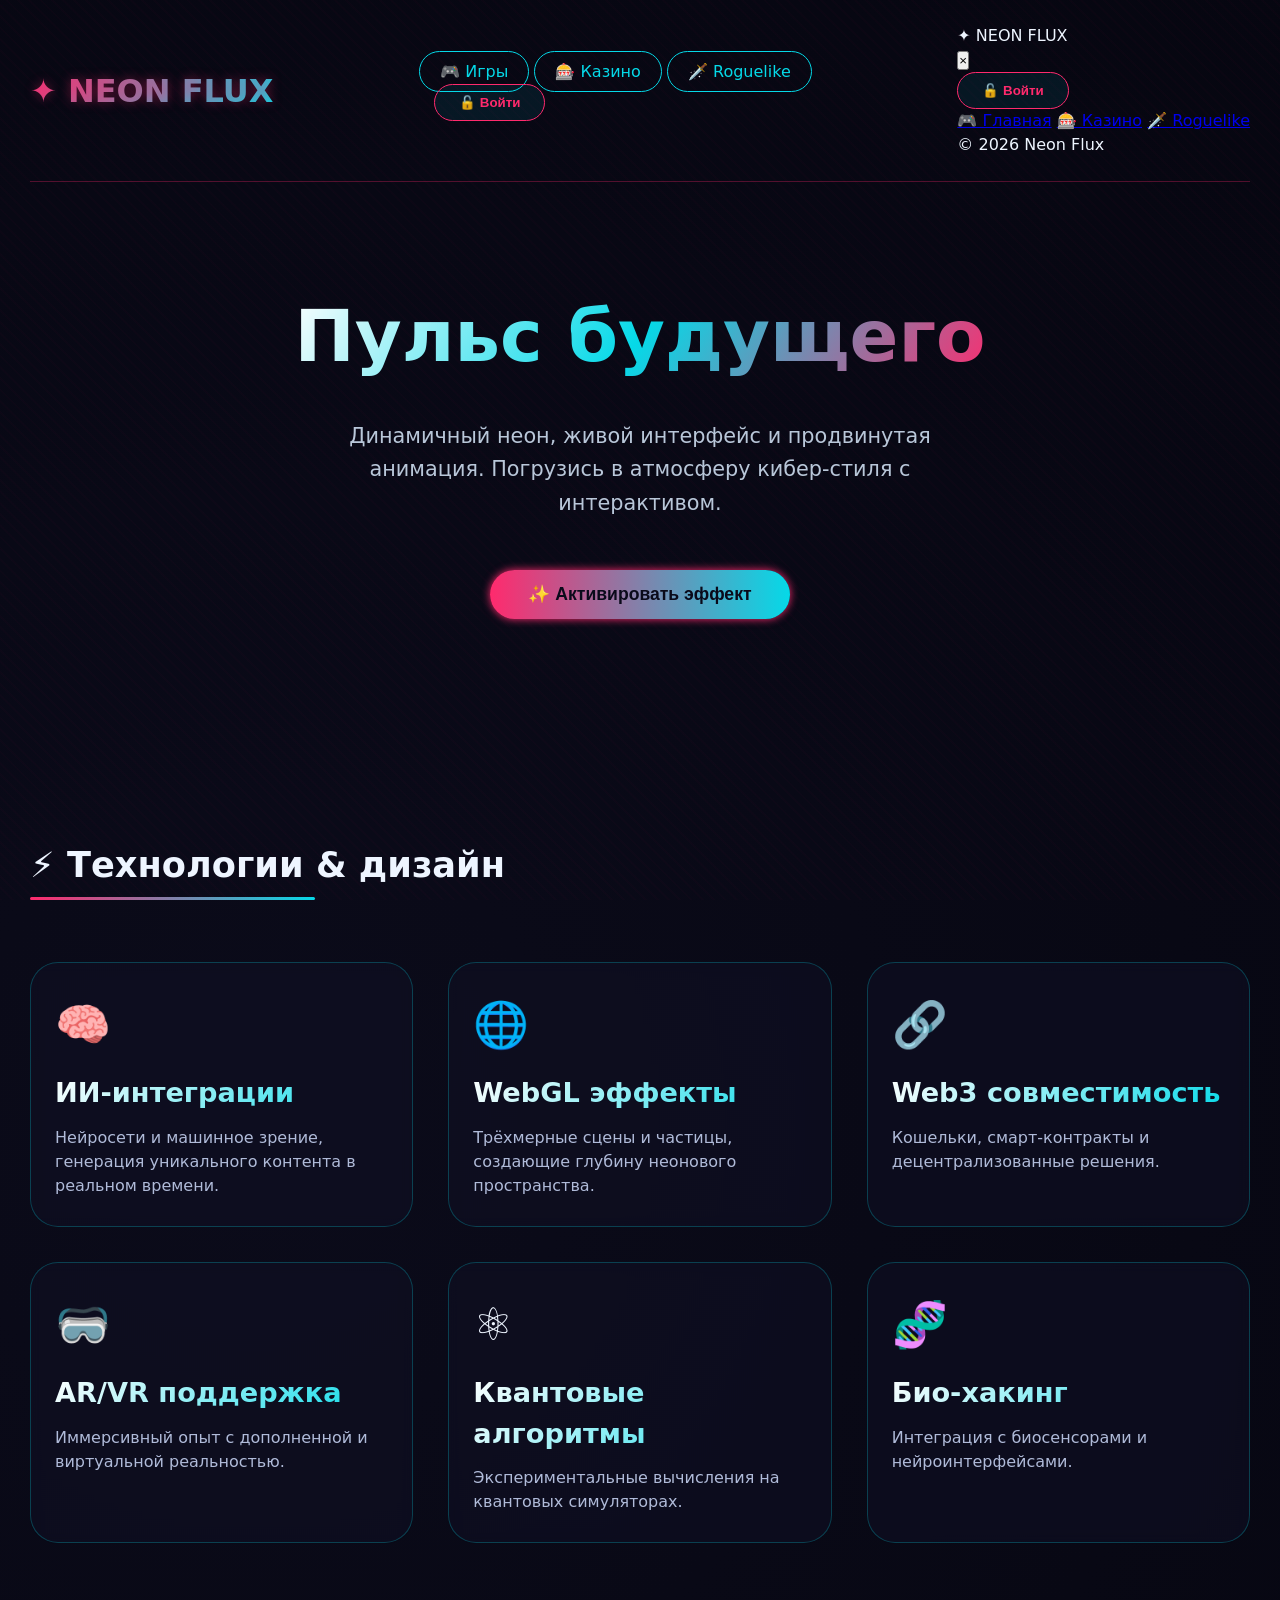
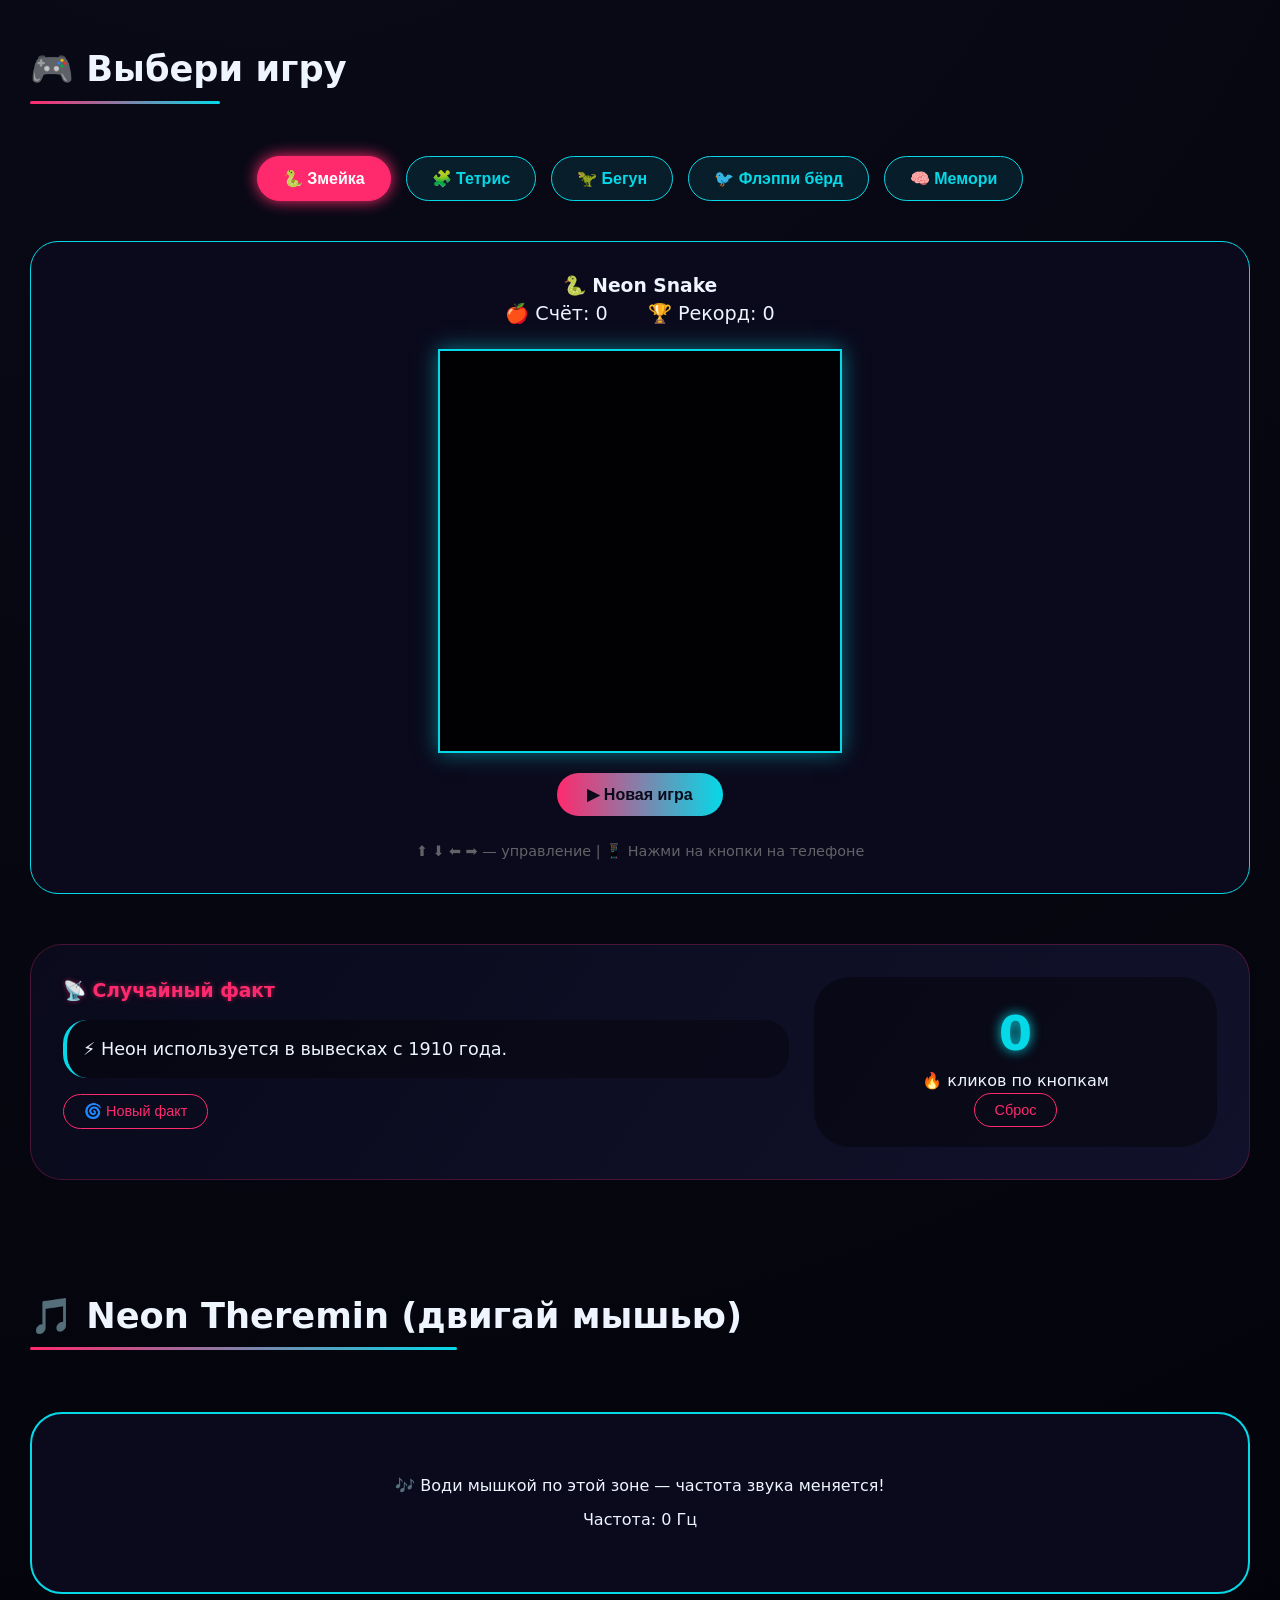
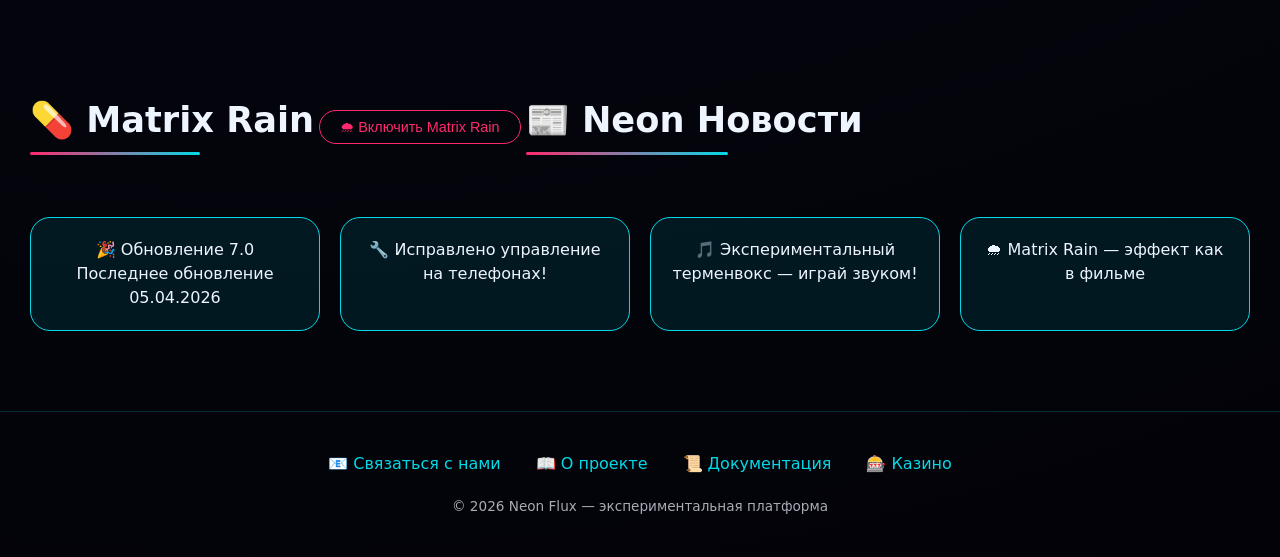
==== index.html @ d14ec5a0 "Update index.html" ====
<!DOCTYPE html>
<html lang="ru">
<head>
    <meta charset="UTF-8">
    <meta name="viewport" content="width=device-width, initial-scale=1.0, user-scalable=no">
    <title>Neon Flux | Кибер-платформа</title>
    <link rel="stylesheet" href="css/style.css">
</head>
<body>

<div class="container">
    <header class="neo-header">
    <div class="logo">✦ NEON FLUX</div>
    
    <!-- Десктопное меню -->
    <div class="desktop-menu">
        <a href="index.html" class="nav-link">🎮 Игры</a>
        <a href="casino.html" class="nav-link">🎰 Казино</a>
        <a href="game.html" class="nav-link">🗡️ Roguelike</a>
        <div class="header-right">
            <span id="userDisplay" class="user-greeting"></span>
            <button id="loginBtn" class="btn-neon btn-pink">🔓 Войти</button>
            <button id="logoutBtn" class="btn-neon" style="display:none;">🚪 Выйти</button>
        </div>
    </div>
    
    <!-- Мобильное меню (бургер) -->
    <div class="mobile-menu-container">
        <div class="burger-menu" id="burgerMenu">
            <span></span>
            <span></span>
            <span></span>
        </div>
        <div class="mobile-nav" id="mobileNav">
            <div class="mobile-nav-header">
                <div class="logo-small">✦ NEON FLUX</div>
                <button class="close-menu" id="closeMenu">&times;</button>
            </div>
            <div class="mobile-user-info" id="mobileUserInfo">
                <span id="mobileUserDisplay"></span>
                <button id="mobileLoginBtn" class="btn-neon btn-pink">🔓 Войти</button>
                <button id="mobileLogoutBtn" class="btn-neon" style="display:none;">🚪 Выйти</button>
            </div>
            <div class="mobile-nav-links">
                <a href="index.html" class="mobile-nav-link">🎮 Главная</a>
                <a href="casino.html" class="mobile-nav-link">🎰 Казино</a>
                <a href="game.html" class="mobile-nav-link">🗡️ Roguelike</a>
            </div>
            <div class="mobile-nav-footer">
                <p>© 2026 Neon Flux</p>
            </div>
        </div>
    </div>
</header>

    <section class="hero">
        <h1>Пульс будущего</h1>
        <p>Динамичный неон, живой интерфейс и продвинутая анимация. Погрузись в атмосферу кибер-стиля с интерактивом.</p>
        <button id="magicGlowBtn" class="glow-btn">✨ Активировать эффект</button>
    </section>

    <!-- Статистика пользователя -->
    <div id="userStatsPanel" class="stats-panel hidden">
        <h3>👤 Ваша статистика</h3>
        <p>🎮 Игр сыграно: <span id="userGamesPlayed">0</span></p>
        <p>🏆 Лучшие результаты:</p>
        <ul style="margin-left: 20px; margin-top: 10px;">
            <li>🐍 Змейка: <span id="userSnakeScore">0</span></li>
            <li>🧩 Тетрис: <span id="userTetrisScore">0</span></li>
            <li>🦖 Runner: <span id="userDinoScore">0</span></li>
            <li>🐦 Флэппи бёрд: <span id="userFlappyScore">0</span></li>
            <li>🧠 Мемори: <span id="userMemoryScore">0</span></li>
        </ul>
        <p>📅 Зарегистрирован: <span id="userRegDate">—</span></p>
    </div>

    <!-- Технологии -->
    <h2 class="section-title">⚡ Технологии & дизайн</h2>
    <div class="cards-grid-2">
        <div class="card-2" data-tech="AI">
            <div class="card-icon-2">🧠</div>
            <h3>ИИ-интеграции</h3>
            <p>Нейросети и машинное зрение, генерация уникального контента в реальном времени.</p>
        </div>
        <div class="card-2" data-tech="3D">
            <div class="card-icon-2">🌐</div>
            <h3>WebGL эффекты</h3>
            <p>Трёхмерные сцены и частицы, создающие глубину неонового пространства.</p>
        </div>
        <div class="card-2" data-tech="web3">
            <div class="card-icon-2">🔗</div>
            <h3>Web3 совместимость</h3>
            <p>Кошельки, смарт-контракты и децентрализованные решения.</p>
        </div>
        <div class="card-2" data-tech="XR">
            <div class="card-icon-2">🥽</div>
            <h3>AR/VR поддержка</h3>
            <p>Иммерсивный опыт с дополненной и виртуальной реальностью.</p>
        </div>
        <div class="card-2" data-tech="quantum">
            <div class="card-icon-2">⚛️</div>
            <h3>Квантовые алгоритмы</h3>
            <p>Экспериментальные вычисления на квантовых симуляторах.</p>
        </div>
        <div class="card-2" data-tech="bio">
            <div class="card-icon-2">🧬</div>
            <h3>Био-хакинг</h3>
            <p>Интеграция с биосенсорами и нейроинтерфейсами.</p>
        </div>
    </div>

     <h2 class="section-title">🎮 Выбери игру</h2>
    <div class="game-selector">
        <button class="game-select-btn active" data-game="snake">🐍 Змейка</button>
        <button class="game-select-btn" data-game="tetris">🧩 Тетрис</button>
        <button class="game-select-btn" data-game="dino">🦖 Бегун</button>
        <button class="game-select-btn" data-game="flappy">🐦 Флэппи бёрд</button>
        <button class="game-select-btn" data-game="memory">🧠 Мемори</button>
    </div>

     <!-- КОНТЕЙНЕРЫ ДЛЯ ИГР -->
    <!-- Змейка -->
<div id="gameSnake" class="game-container active">
    <h3>🐍 Neon Snake</h3>
    <div class="game-info">
        <div>🍎 Счёт: <span id="snakeScore">0</span></div>
        <div>🏆 Рекорд: <span id="snakeHighScore">0</span></div>
    </div>
    <canvas id="snakeCanvas" width="400" height="400"></canvas>
    <button class="game-start-btn" data-game="snake">▶ Новая игра</button>
    
    <!-- Сенсорное управление для змейки -->
    <div class="touch-controls snake-controls">
        <div class="control-row">
            <button class="control-btn" data-dir="up">⬆️</button>
        </div>
        <div class="control-row">
            <button class="control-btn" data-dir="left">⬅️</button>
            <button class="control-btn" data-dir="down">⬇️</button>
            <button class="control-btn" data-dir="right">➡️</button>
        </div>
    </div>
    <p class="game-hint">⬆️ ⬇️ ⬅️ ➡️ — управление | 📱 Нажми на кнопки на телефоне</p>
</div>

    <!-- Тетрис -->
<div id="gameTetris" class="game-container hidden">
    <h3>🧩 Neon Tetris</h3>
    <div class="tetris-layout">
        <canvas id="tetrisCanvas" width="300" height="600"></canvas>
        <div class="tetris-info">
            <div>📊 Счёт: <span id="tetrisScore">0</span></div>
            <div>🏆 Рекорд: <span id="tetrisHighScore">0</span></div>
            <div>📦 Уровень: <span id="tetrisLevel">1</span></div>
            <div>⏹️ Линии: <span id="tetrisLines">0</span></div>
            <button class="game-start-btn" data-game="tetris">▶ Новая игра</button>
            
            <!-- Сенсорное управление для тетриса -->
            <div class="touch-controls tetris-controls">
                <div class="control-row">
                    <button class="control-btn tetris-btn" data-action="left">⬅️</button>
                    <button class="control-btn tetris-btn" data-action="right">➡️</button>
                </div>
                <div class="control-row">
                    <button class="control-btn tetris-btn" data-action="rotate">🔄</button>
                    <button class="control-btn tetris-btn" data-action="down">⬇️</button>
                    <button class="control-btn tetris-btn" data-action="harddrop">💥</button>
                </div>
            </div>
            
            <div class="tetris-controls">
                <p>⬅️ ➡️ — движение</p>
                <p>🔄 — поворот</p>
                <p>⬇️ — ускорение</p>
                <p>💥 — сброс вниз</p>
                <p style="color:#ffd700;">📱 Нажми на кнопки на телефоне</p>
            </div>
        </div>
    </div>
</div>

    <!-- Динозаврик -->
    <div id="gameDino" class="game-container hidden">
        <h3>🦖 Бегун</h3>
        <div class="game-info">
            <div>🏃 Счёт: <span id="dinoScore">0</span></div>
            <div>🏆 Рекорд: <span id="dinoHighScore">0</span></div>
        </div>
        <canvas id="dinoCanvas" width="800" height="200"></canvas>
        <button class="game-start-btn" data-game="dino">▶ Новая игра</button>
        <p class="game-hint">␣ или ⬆️ — прыжок</p>
    </div>

    <!-- Флэппи бёрд -->
    <div id="gameFlappy" class="game-container hidden">
        <h3>🐦 Neon Flappy Bird</h3>
        <div class="game-info">
            <div>🐤 Счёт: <span id="flappyScore">0</span></div>
            <div>🏆 Рекорд: <span id="flappyHighScore">0</span></div>
        </div>
        <canvas id="flappyCanvas" width="400" height="500"></canvas>
        <button class="game-start-btn" data-game="flappy">▶ Новая игра</button>
        <p class="game-hint">␣ или клик мышью — взмах крыльями</p>
    </div>

    <!-- Мемори -->
    <div id="gameMemory" class="game-container hidden">
        <h3>🧠 Neon Memory</h3>
        <div class="game-info">
            <div>🎯 Пары: <span id="memoryPairs">0</span>/8</div>
            <div>🏆 Лучшее время: <span id="memoryBestTime">—</span></div>
        </div>
        <div id="memoryBoard" class="memory-board"></div>
        <button class="game-start-btn" data-game="memory">▶ Новая игра</button>
        <p class="game-hint">Нажми на карточки, чтобы найти пары</p>
    </div>

    <!-- Динамический блок: генератор фактов + счетчик кликов -->
    <div class="dynamic-box">
        <div class="fact-area">
            <h3>📡 Случайный факт</h3>
            <div class="fact-text" id="randomFact">Нажмите "Новый факт" чтобы узнать нечто удивительное...</div>
            <button id="newFactBtn" class="tiny-btn" style="margin-top: 16px;">🌀 Новый факт</button>
        </div>
        <div class="click-counter">
            <div class="counter-number" id="clickCountDisplay">0</div>
            <div>🔥 кликов по кнопкам</div>
            <button id="resetCounterBtn" class="tiny-btn">Сброс</button>
        </div>
    </div>

    <!-- Уникальная фишка: Терменвокс (звук при движении мыши) -->
    <h2 class="section-title">🎵 Neon Theremin (двигай мышью)</h2>
    <div id="thereminZone" class="theremin-zone">
        <p>🎶 Води мышкой по этой зоне — частота звука меняется!</p>
        <p>Частота: <span id="freqValue">0</span> Гц</p>
    </div>

    <!-- Уникальная фишка: Матрица кода (дождь из символов) -->
    <h2 class="section-title">💊 Matrix Rain</h2>
    <button id="toggleMatrixBtn" class="tiny-btn">🌧 Включить Matrix Rain</button>
    <canvas id="matrixCanvas" class="matrix-canvas hidden"></canvas>

    <!-- Админ-панель (Не трогайте)-->
<div id="adminPanel" class="admin-panel hidden">
    <h2>👑 Админ-панель</h2>
    <div class="admin-tabs">
        <button id="adminUsersTab" class="tiny-btn active">👥 Пользователи</button>
        <button id="adminContentTab" class="tiny-btn">📝 Управление контентом</button>
        <button id="adminCasinoTab" class="tiny-btn">🎰 Казино</button>
    </div>
    <div id="adminUsersList" class="admin-section">
        <h3>Зарегистрированные пользователи</h3>
        <div id="usersListContainer"></div>
        <button id="clearAllUsersBtn" class="danger-btn">⚠️ Удалить всех пользователей</button>
    </div>
    <div id="adminContentEditor" class="admin-section hidden">
        <h3>Редактировать приветственный текст</h3>
        <textarea id="adminHeroText" rows="3" style="width:100%"></textarea>
        <button id="saveHeroTextBtn" class="tiny-btn">💾 Сохранить</button>
        <h3 style="margin-top:20px">Управление фактами</h3>
        <div id="factsListAdmin"></div>
        <input type="text" id="newFactInput" placeholder="Новый факт">
        <button id="addFactBtn" class="tiny-btn">➕ Добавить факт</button>
    </div>
    <div id="adminCasinoPanel" class="admin-section hidden">
        <h3>🎰 Управление казино</h3>
        <div style="margin: 20px 0;">
            <label style="display: block; margin-bottom: 10px;">Выберите пользователя:</label>
            <select id="adminUserSelect" class="bet-input" style="width: 100%; margin-bottom: 15px;">
                <option value="">Выберите пользователя</option>
            </select>
            <label style="display: block; margin-bottom: 10px;">Сумма начисления:</label>
            <input type="number" id="adminBalanceAmount" class="bet-input" placeholder="Сумма" value="100" style="width: 100%; margin-bottom: 15px;">
            <button id="addBalanceBtn" class="glow-btn" style="width: 100%;">💰 Начислить очки</button>
        </div>
        <div style="margin-top: 30px;">
            <h4>📊 Статистика казино</h4>
            <div id="casinoStats" style="background: #010103; padding: 15px; border-radius: 20px; margin-top: 10px;">
                <p>Всего игроков: <span id="casinoTotalPlayers">0</span></p>
                <p>Общий баланс: <span id="casinoTotalBalance">0</span></p>
                <p>Средний баланс: <span id="casinoAvgBalance">0</span></p>
            </div>
        </div>
        <div style="margin-top: 30px;">
            <h4>🏆 Топ игроков</h4>
            <div id="casinoTopPlayers" style="background: #010103; padding: 15px; border-radius: 20px; margin-top: 10px;"></div>
        </div>
        <div style="margin-top: 30px; text-align: center;">
            <a href="casino.html" target="_blank" class="nav-link" style="display: inline-block;">🎲 Перейти в казино</a>
        </div>
    </div>
</div>


    <!-- Новости/анонсы -->
    <h2 class="section-title">📰 Neon Новости</h2>
    <div class="news-grid" id="newsGrid">
        <div class="news-card"><p>🎉 Обновление 7.0<p>
<p>Последнее обновление 05.04.2026</p>
</div>
        <div class="news-card">🔧 Исправлено управление на телефонах!</div>
        <div class="news-card">🎵 Экспериментальный терменвокс — играй звуком!</div>
        <div class="news-card">🌧 Matrix Rain — эффект как в фильме</div>
    </div>
</div>

<footer>
    <div class="footer-links">
        <a class="footer-link" id="contactFooterBtn">📧 Связаться с нами</a>
        <a class="footer-link" id="aboutFooterBtn">📖 О проекте</a>
        <a class="footer-link" id="docsFooterBtn">📜 Документация</a>
        <a class="footer-link" href="casino.html">🎰 Казино</a>
        <a class="footer-link" id="adminFooterBtn" style="display:none;">👑 Админ-панель</a>
    </div>
    <p style="opacity: 0.7; font-size: 0.85rem;">© 2026 Neon Flux — экспериментальная платформа</p>
</footer>

<!-- Модалка регистрации/авторизации -->
<div id="authModal" class="modal hidden">
    <div class="modal-content">
        <span class="close-modal" id="closeAuthModal">&times;</span>
        <h2 id="authModalTitle">🔐 Авторизация</h2>
        <input type="text" id="authUsername" placeholder="Имя пользователя">
        <input type="password" id="authPassword" placeholder="Пароль">
        <p id="authError" class="error-text"></p>
        <button id="authSubmitBtn" class="google-btn">Войти</button>
        <p><a href="#" id="switchAuthMode">Нет аккаунта? Зарегистрироваться</a></p>
    </div>
</div>

<!-- Модалка обратной связи -->
<div id="contactModal" class="modal hidden">
    <div class="modal-content">
        <span class="close-modal" id="closeContactModal">&times;</span>
        <h2>💬 Обратная связь</h2>
        <textarea id="messageInput" rows="3" placeholder="Ваше сообщение или идея..."></textarea>
        <button id="sendMsgBtn" class="btn-neon" style="width:100%; margin-top: 8px;">Отправить</button>
        <span class="logo">*пока не работает</span>
    </div>
</div>

<!-- Модалка "О проекте" -->
<div id="aboutModal" class="modal hidden">
    <div class="modal-content">
        <span class="close-modal" id="closeAboutModal">&times;</span>
        <h2>✨ О Neon Flux</h2>
        <p>Современный взгляд на веб-дизайн с акцентом на неоновую эстетику, микро-анимации и динамический контент. Сайт демонстрирует продвинутые JS-эффекты и полностью кастомизируемую атмосферу.</p>
        <p style="margin-top: 15px;">Версия 7.0 — игра в жанре RogueLike, игровой центр, терменвокс, matrix rain!</p>
    </div>
</div>
<script src="js/auth.js"></script>
<script src="js/script.js"></script>
</body>
</html>
---- css/style.css ----
* {
    margin: 0;
    padding: 0;
    box-sizing: border-box;
}

body {
    font-family: 'Segoe UI', 'Poppins', 'Inter', system-ui, sans-serif;
    background: #05050f;
    color: #eef5ff;
    line-height: 1.5;
    overflow-x: hidden;
    transition: background 0.4s ease;
}

::-webkit-scrollbar {
    width: 6px;
}

::-webkit-scrollbar-track {
    background: #0a0a1a;
}

::-webkit-scrollbar-thumb {
    background: #ff2a6d;
    border-radius: 10px;
}

body {
    background: radial-gradient(circle at 20% 30%, #0b0b1a, #020208);
    position: relative;
}

body::before {
    content: "";
    position: fixed;
    top: 0;
    left: 0;
    width: 100%;
    height: 100%;
    background: repeating-linear-gradient(45deg, rgba(255, 42, 109, 0.02) 0px, rgba(255, 42, 109, 0.02) 2px, transparent 2px, transparent 8px);
    pointer-events: none;
    z-index: 0;
}

.container {
    max-width: 1300px;
    margin: 0 auto;
    padding: 0 30px;
    position: relative;
    z-index: 2;
}

.neo-header {
    display: flex;
    justify-content: space-between;
    align-items: center;
    padding: 24px 0;
    border-bottom: 1px solid rgba(255, 42, 109, 0.3);
    flex-wrap: wrap;
    gap: 20px;
}

.header-right {
    display: flex;
    gap: 15px;
    align-items: center;
}

.user-greeting {
    color: #05d9e8;
    font-weight: 600;
    text-shadow: 0 0 5px #05d9e8;
}

.logo {
    font-size: 2rem;
    font-weight: 800;
    background: linear-gradient(135deg, #ff2a6d, #05d9e8);
    -webkit-background-clip: text;
    background-clip: text;
    color: transparent;
    text-shadow: 0 0 12px rgba(255, 42, 109, 0.4);
}

.btn-neon {
    background: rgba(5, 217, 232, 0.08);
    border: 1.5px solid #05d9e8;
    color: #05d9e8;
    padding: 10px 24px;
    font-weight: 600;
    border-radius: 40px;
    cursor: pointer;
    transition: 0.25s;
}

.btn-neon:hover {
    background: #05d9e8;
    color: #05050f;
    box-shadow: 0 0 18px #05d9e8;
    transform: scale(1.02);
}

.btn-pink {
    border-color: #ff2a6d;
    color: #ff2a6d;
}

.btn-pink:hover {
    background: #ff2a6d;
    color: white;
    box-shadow: 0 0 18px #ff2a6d;
}

/* HERO СЕКЦИЯ */
.hero {
    display: flex;
    flex-direction: column;
    align-items: center;
    justify-content: center;
    text-align: center;
    padding: 100px 20px 120px;
    margin-bottom: 40px;
}

.hero h1 {
    font-size: 4.5rem;
    font-weight: 800;
    background: linear-gradient(125deg, #fff, #05d9e8, #ff2a6d);
    background-clip: text;
    -webkit-background-clip: text;
    color: transparent;
    margin-bottom: 30px;
    animation: fadeUp 0.8s ease;
}

.hero span {
    color: snow;
}

.hero p {
    font-size: 1.3rem;
    max-width: 700px;
    color: #b9c7d9;
    margin-bottom: 50px;
    line-height: 1.6;
    animation: fadeUp 0.8s 0.1s both;
}

.glow-btn {
    background: linear-gradient(90deg, #ff2a6d, #05d9e8);
    border: none;
    padding: 16px 42px;
    font-size: 1.2rem;
    font-weight: bold;
    border-radius: 60px;
    color: #0a0a1a;
    cursor: pointer;
    transition: 0.2s;
    box-shadow: 0 0 8px #ff2a6d;
    animation: fadeUp 0.8s 0.2s both;
}

.glow-btn:hover {
    transform: scale(1.05);
    box-shadow: 0 0 28px #ff2a6d, 0 0 12px #05d9e8;
}

.section-title {
    font-size: 2.2rem;
    margin: 80px 0 35px;
    position: relative;
    display: inline-block;
}

.section-title:after {
    content: '';
    position: absolute;
    bottom: -12px;
    left: 0;
    width: 60%;
    height: 3px;
    background: linear-gradient(90deg, #ff2a6d, #05d9e8);
    border-radius: 4px;
}

.cards-grid-2 {
    display: grid;
    grid-template-columns: repeat(auto-fit, minmax(280px, 1fr));
    gap: 35px;
    margin: 40px 0;
}

.card-2 {
    background: rgba(15, 15, 35, 0.6);
    backdrop-filter: blur(6px);
    border-radius: 28px;
    padding: 28px 24px;
    border: 1px solid rgba(5, 217, 232, 0.25);
    transition: 0.3s;
    cursor: pointer;
}

.card-2:hover {
    transform: translateY(-8px);
    border-color: #ff2a6d;
    box-shadow: 0 20px 30px -12px rgba(255, 42, 109, 0.3);
}

.card-icon-2 {
    font-size: 2.8rem;
    margin-bottom: 15px;
}

.card-2 h3 {
    font-size: 1.7rem;
    margin-bottom: 12px;
    background: linear-gradient(135deg, #fff, #05d9e8);
    background-clip: text;
    -webkit-background-clip: text;
    color: transparent;
}

.card-2 p {
    color: #b0bbd9;
    line-height: 1.5;
}

.stats-panel {
    background: rgba(255, 42, 109, 0.1);
    border: 1px solid #ff2a6d;
    border-radius: 28px;
    padding: 25px 35px;
    margin: 30px 0 20px;
}

.stats-panel.hidden {
    display: none;
}

.stats-panel h3 {
    margin-bottom: 15px;
    color: #ff2a6d;
}

.stats-panel p {
    margin: 8px 0;
}

/* ИГРА - ИСПРАВЛЕНА */
.game-container {
    background: #0a0a1c;
    border-radius: 28px;
    padding: 30px;
    text-align: center;
    margin: 40px 0;
}

.game-info {
    display: flex;
    justify-content: center;
    gap: 50px;
    margin-bottom: 25px;
    font-size: 1.3rem;
}

#snakeCanvas {
    background: #010103;
    border: 2px solid #05d9e8;
    box-shadow: 0 0 20px #05d9e880;
    margin: 0 auto;
    display: block;
}

.game-hint {
    margin-top: 20px;
    opacity: 0.7;
    color: #888;
}

.dynamic-box {
    background: linear-gradient(125deg, #0a0a1c, #11112b);
    border-radius: 32px;
    padding: 32px;
    margin: 50px 0;
    display: flex;
    flex-wrap: wrap;
    gap: 25px;
    border: 1px solid #ff2a6d40;
}

.fact-area {
    flex: 2;
}

.fact-area h3 {
    color: #ff2a6d;
    text-shadow: 0 0 5px #ff2a6d80;
    margin-bottom: 15px;
}

.fact-text {
    background: #00000055;
    border-radius: 24px;
    padding: 16px;
    border-left: 4px solid #05d9e8;
    font-size: 1.1rem;
}

.click-counter {
    flex: 1;
    text-align: center;
    background: rgba(0, 0, 0, 0.4);
    border-radius: 36px;
    padding: 20px;
}

.counter-number {
    font-size: 3rem;
    font-weight: bold;
    color: #05d9e8;
    text-shadow: 0 0 12px #05d9e8;
}

.tiny-btn {
    background: transparent;
    border: 1px solid #ff2a6d;
    color: #ff2a6d;
    padding: 8px 20px;
    border-radius: 40px;
    cursor: pointer;
    transition: 0.2s;
    font-size: 0.9rem;
}

.tiny-btn:hover {
    background: #ff2a6d;
    color: #0a0a1a;
    box-shadow: 0 0 10px #ff2a6d;
}

.theremin-zone {
    background: #0a0a1c;
    border: 2px solid #05d9e8;
    border-radius: 32px;
    padding: 50px;
    text-align: center;
    margin: 40px 0;
    cursor: crosshair;
    transition: 0.1s;
}

.theremin-zone p {
    margin: 10px 0;
}

.matrix-canvas {
    position: fixed;
    top: 0;
    left: 0;
    width: 100%;
    height: 100%;
    pointer-events: none;
    z-index: 999;
    opacity: 0.7;
}

.matrix-canvas.hidden {
    display: none;
}

.admin-panel {
    background: #0a0a1c;
    border: 2px solid #ff2a6d;
    border-radius: 28px;
    padding: 30px;
    margin: 50px 0;
}

.admin-panel.hidden {
    display: none;
}

.admin-tabs {
    display: flex;
    gap: 15px;
    margin-bottom: 25px;
}

.admin-section {
    margin-top: 20px;
}

.admin-section.hidden {
    display: none;
}

.danger-btn {
    background: #ff2a6d;
    border: none;
    color: white;
    padding: 10px 20px;
    border-radius: 40px;
    cursor: pointer;
    margin-top: 15px;
}

.error-text {
    color: #ff2a6d;
    margin: 10px 0;
}

.news-grid {
    display: grid;
    grid-template-columns: repeat(auto-fit, minmax(250px, 1fr));
    gap: 20px;
    margin: 40px 0;
}

.news-card {
    background: rgba(5, 217, 232, 0.1);
    border: 1px solid #05d9e8;
    border-radius: 20px;
    padding: 20px;
    text-align: center;
    transition: 0.2s;
}

.news-card:hover {
    transform: translateY(-3px);
    box-shadow: 0 5px 15px rgba(5, 217, 232, 0.2);
}

.modal {
    position: fixed;
    top: 0;
    left: 0;
    width: 100%;
    height: 100%;
    background: rgba(2, 2, 12, 0.95);
    backdrop-filter: blur(12px);
    display: flex;
    justify-content: center;
    align-items: center;
    z-index: 1000;
}

.modal.hidden {
    display: none;
}

.modal-content {
    background: #0c0c1c;
    max-width: 440px;
    width: 90%;
    padding: 35px 28px;
    border-radius: 42px;
    border: 1px solid #ff2a6d;
    box-shadow: 0 0 45px rgba(255, 42, 109, 0.4);
    text-align: center;
}

.modal-content h2 {
    margin-bottom: 20px;
}

.modal-content input,
.modal-content textarea {
    width: 100%;
    padding: 14px;
    margin: 15px 0;
    background: #010103;
    border: 1px solid #05d9e8;
    border-radius: 60px;
    color: white;
    font-size: 1rem;
}

.modal-content textarea {
    border-radius: 28px;
    resize: vertical;
}

.close-modal {
    float: right;
    font-size: 28px;
    cursor: pointer;
    color: #ff2a6d;
    transition: 0.2s;
}

.close-modal:hover {
    transform: scale(1.2);
}

.google-btn {
    background: #fff;
    color: #111;
    width: 100%;
    padding: 12px;
    border-radius: 60px;
    font-weight: bold;
    margin: 12px 0;
    cursor: pointer;
    border: none;
}

.google-btn:hover {
    transform: scale(1.02);
    box-shadow: 0 0 12px white;
}

footer {
    margin-top: 80px;
    padding: 40px 0 50px;
    text-align: center;
    border-top: 1px solid rgba(5, 217, 232, 0.2);
}

.footer-links {
    display: flex;
    justify-content: center;
    gap: 35px;
    flex-wrap: wrap;
    margin-bottom: 20px;
}

.footer-link {
    color: #05d9e8;
    cursor: pointer;
    text-decoration: none;
    transition: 0.2s;
}

.footer-link:hover {
    text-shadow: 0 0 6px #05d9e8;
    color: #ff2a6d;
}

@keyframes fadeUp {
    from {
        opacity: 0;
        transform: translateY(30px);
    }

    to {
        opacity: 1;
        transform: translateY(0);
    }
}

@keyframes fadeOut {
    0% {
        opacity: 1;
        transform: translateX(-50%) translateY(0);
    }

    70% {
        opacity: 1;
    }

    100% {
        opacity: 0;
        transform: translateX(-50%) translateY(-20px);
        visibility: hidden;
    }
}

@media (max-width: 750px) {
    .hero h1 {
        font-size: 2.6rem;
    }

    .hero {
        padding: 60px 20px 80px;
    }

    .hero p {
        font-size: 1.1rem;
    }

    .container {
        padding: 0 20px;
    }

    #snakeCanvas {
        width: 300px;
        height: 300px;
    }

    .section-title {
        font-size: 1.8rem;
    }
}

.header-right {
    display: flex;
    gap: 15px;
    align-items: center;
}

.user-greeting {
    color: #05d9e8;
    font-weight: 600;
    text-shadow: 0 0 5px #05d9e8;
}

.logo {
    font-size: 2rem;
    font-weight: 800;
    background: linear-gradient(135deg, #ff2a6d, #05d9e8);
    -webkit-background-clip: text;
    background-clip: text;
    color: transparent;
    text-shadow: 0 0 12px rgba(255, 42, 109, 0.4);
}

.btn-neon {
    background: rgba(5, 217, 232, 0.08);
    border: 1.5px solid #05d9e8;
    color: #05d9e8;
    padding: 10px 24px;
    font-weight: 600;
    border-radius: 40px;
    cursor: pointer;
    transition: 0.25s;
}

.btn-neon:hover {
    background: #05d9e8;
    color: #05050f;
    box-shadow: 0 0 18px #05d9e8;
    transform: scale(1.02);
}

.btn-pink {
    border-color: #ff2a6d;
    color: #ff2a6d;
}

.btn-pink:hover {
    background: #ff2a6d;
    color: white;
    box-shadow: 0 0 18px #ff2a6d;
}



.glow-btn {
    background: linear-gradient(90deg, #ff2a6d, #05d9e8);
    border: none;
    padding: 14px 38px;
    font-size: 1.1rem;
    font-weight: bold;
    border-radius: 60px;
    color: #0a0a1a;
    cursor: pointer;
    transition: 0.2s;
    box-shadow: 0 0 8px #ff2a6d;
}

.glow-btn:hover {
    transform: scale(1.05);
    box-shadow: 0 0 28px #ff2a6d;
}

.section-title {
    font-size: 2.2rem;
    margin: 60px 0 30px;
    position: relative;
    display: inline-block;
}

.section-title:after {
    content: '';
    position: absolute;
    bottom: -8px;
    left: 0;
    width: 60%;
    height: 3px;
    background: linear-gradient(90deg, #ff2a6d, #05d9e8);
    border-radius: 4px;
}

/* Выбор игр */
.game-selector {
    display: flex;
    gap: 15px;
    flex-wrap: wrap;
    margin: 30px 0 40px;
    justify-content: center;
}

.game-select-btn {
    background: rgba(5, 217, 232, 0.1);
    border: 1px solid #05d9e8;
    color: #05d9e8;
    padding: 12px 25px;
    border-radius: 40px;
    cursor: pointer;
    font-size: 1rem;
    font-weight: 600;
    transition: 0.2s;
}

.game-select-btn:hover {
    background: #05d9e8;
    color: #0a0a1a;
    box-shadow: 0 0 15px #05d9e8;
}

.game-select-btn.active {
    background: #ff2a6d;
    border-color: #ff2a6d;
    color: white;
    box-shadow: 0 0 15px #ff2a6d;
}

/* Контейнеры игр */
.game-container {
    background: #0a0a1c;
    border-radius: 28px;
    padding: 30px;
    text-align: center;
    margin: 30px 0;
    border: 1px solid #05d9e8;
}

.game-container.hidden {
    display: none;
}

.game-container.active {
    display: block;
}

.game-info {
    display: flex;
    justify-content: center;
    gap: 40px;
    margin-bottom: 20px;
    font-size: 1.2rem;
}

.game-start-btn {
    background: linear-gradient(90deg, #ff2a6d, #05d9e8);
    border: none;
    padding: 12px 30px;
    font-size: 1rem;
    font-weight: bold;
    border-radius: 40px;
    color: #0a0a1a;
    cursor: pointer;
    margin: 20px 0 10px;
    transition: 0.2s;
}

.game-start-btn:hover {
    transform: scale(1.05);
    box-shadow: 0 0 20px #ff2a6d;
}

.game-hint {
    margin-top: 15px;
    opacity: 0.7;
    font-size: 0.9rem;
}

/* Тетрис */
.tetris-layout {
    display: flex;
    gap: 30px;
    justify-content: center;
    flex-wrap: wrap;
}

.tetris-info {
    text-align: left;
    padding: 20px;
    background: rgba(0, 0, 0, 0.3);
    border-radius: 20px;
}

.tetris-info div {
    margin: 15px 0;
    font-size: 1.1rem;
}

.tetris-controls p {
    font-size: 0.85rem;
    margin: 8px 0;
    opacity: 0.8;
}

#tetrisCanvas,
#snakeCanvas,
#dinoCanvas,
#flappyCanvas {
    background: #010103;
    border: 2px solid #05d9e8;
    box-shadow: 0 0 20px #05d9e880;
}

/* Динозаврик */
#dinoCanvas {
    background: #010103;
}

/* Флэппи бёрд */
#flappyCanvas {
    background: #010103;
}

/* Мемори */
.memory-board {
    display: grid;
    grid-template-columns: repeat(4, 1fr);
    gap: 15px;
    max-width: 500px;
    margin: 20px auto;
}

.memory-card {
    aspect-ratio: 1;
    background: linear-gradient(135deg, #ff2a6d, #8a2be2);
    border-radius: 15px;
    display: flex;
    align-items: center;
    justify-content: center;
    font-size: 2rem;
    cursor: pointer;
    transition: 0.2s;
    border: 1px solid #05d9e8;
}

.memory-card:hover {
    transform: scale(1.05);
    box-shadow: 0 0 15px #ff2a6d;
}

.memory-card.flipped,
.memory-card.matched {
    background: #0a0a1c;
    border: 2px solid #05d9e8;
}

.memory-card.matched {
    opacity: 0.6;
    cursor: default;
}

/* Терменвокс */
.theremin-zone {
    background: #0a0a1c;
    border: 2px solid #05d9e8;
    border-radius: 32px;
    padding: 50px;
    text-align: center;
    margin: 40px 0;
    cursor: crosshair;
    transition: 0.1s;
}

.theremin-zone p {
    margin: 10px 0;
}

/* Matrix Rain */
.matrix-canvas {
    position: fixed;
    top: 0;
    left: 0;
    width: 100%;
    height: 100%;
    pointer-events: none;
    z-index: 999;
    opacity: 0.7;
}

.matrix-canvas.hidden {
    display: none;
}

.stats-panel {
    background: rgba(255, 42, 109, 0.1);
    border: 1px solid #ff2a6d;
    border-radius: 28px;
    padding: 20px 30px;
    margin: 20px 0;
}

.stats-panel.hidden {
    display: none;
}

.stats-panel ul {
    list-style: none;
}

.dynamic-box {
    background: linear-gradient(125deg, #0a0a1c, #11112b);
    border-radius: 32px;
    padding: 32px;
    margin: 50px 0;
    display: flex;
    flex-wrap: wrap;
    gap: 25px;
    border: 1px solid #ff2a6d40;
}

.fact-area {
    flex: 2;
}

.fact-area h3 {
    color: #ff2a6d;
    margin-bottom: 15px;
}

.fact-text {
    background: #00000055;
    border-radius: 24px;
    padding: 16px;
    border-left: 4px solid #05d9e8;
}

.click-counter {
    flex: 1;
    text-align: center;
    background: rgba(0, 0, 0, 0.4);
    border-radius: 36px;
    padding: 20px;
}

.counter-number {
    font-size: 3rem;
    font-weight: bold;
    color: #05d9e8;
    text-shadow: 0 0 12px #05d9e8;
}

.tiny-btn {
    background: transparent;
    border: 1px solid #ff2a6d;
    color: #ff2a6d;
    padding: 8px 20px;
    border-radius: 40px;
    cursor: pointer;
    transition: 0.2s;
}

.tiny-btn:hover {
    background: #ff2a6d;
    color: #0a0a1a;
    box-shadow: 0 0 10px #ff2a6d;
}

.admin-panel {
    background: #0a0a1c;
    border: 2px solid #ff2a6d;
    border-radius: 28px;
    padding: 25px;
    margin: 40px 0;
}

.admin-panel.hidden {
    display: none;
}

.admin-tabs {
    display: flex;
    gap: 15px;
    margin-bottom: 20px;
}

.admin-section {
    margin-top: 20px;
}

.admin-section.hidden {
    display: none;
}

.danger-btn {
    background: #ff2a6d;
    border: none;
    color: white;
    padding: 10px 20px;
    border-radius: 40px;
    cursor: pointer;
    margin-top: 15px;
}

.error-text {
    color: #ff2a6d;
    margin: 10px 0;
}

.modal {
    position: fixed;
    top: 0;
    left: 0;
    width: 100%;
    height: 100%;
    background: rgba(2, 2, 12, 0.95);
    backdrop-filter: blur(12px);
    display: flex;
    justify-content: center;
    align-items: center;
    z-index: 1000;
}

.modal.hidden {
    display: none;
}

.modal-content {
    background: #0c0c1c;
    max-width: 440px;
    width: 90%;
    padding: 35px 28px;
    border-radius: 42px;
    border: 1px solid #ff2a6d;
    box-shadow: 0 0 45px rgba(255, 42, 109, 0.4);
    text-align: center;
}

.modal-content input,
.modal-content textarea {
    width: 100%;
    padding: 14px;
    margin: 15px 0;
    background: #010103;
    border: 1px solid #05d9e8;
    border-radius: 60px;
    color: white;
}

.close-modal {
    float: right;
    font-size: 28px;
    cursor: pointer;
    color: #ff2a6d;
}

.google-btn {
    background: #fff;
    color: #111;
    width: 100%;
    padding: 12px;
    border-radius: 60px;
    font-weight: bold;
    margin: 12px 0;
    cursor: pointer;
}

footer {
    margin-top: 80px;
    padding: 40px 0;
    text-align: center;
    border-top: 1px solid rgba(5, 217, 232, 0.2);
}

.footer-links {
    display: flex;
    justify-content: center;
    gap: 35px;
    flex-wrap: wrap;
    margin-bottom: 20px;
}

.footer-link {
    color: #05d9e8;
    cursor: pointer;
}

.footer-link:hover {
    text-shadow: 0 0 6px #05d9e8;
    color: #ff2a6d;
}

@keyframes fadeOut {
    0% {
        opacity: 1;
        transform: translateX(-50%) translateY(0);
    }

    70% {
        opacity: 1;
    }

    100% {
        opacity: 0;
        transform: translateX(-50%) translateY(-20px);
        visibility: hidden;
    }
}

@media (max-width: 750px) {
    .hero h1 {
        font-size: 2.5rem;
    }

    .container {
        padding: 0 20px;
    }

    #snakeCanvas,
    #flappyCanvas {
        width: 300px;
        height: 300px;
    }

    #dinoCanvas {
        width: 100%;
        height: auto;
    }

    .tetris-layout {
        flex-direction: column;
        align-items: center;
    }

    .memory-board {
        gap: 8px;
    }

    .memory-card {
        font-size: 1.2rem;
    }
}

/* Дополнительные стили для казино */
.balance-card {
    background: linear-gradient(135deg, #ff2a6d20, #05d9e820);
    border: 2px solid #ffd700;
    border-radius: 28px;
    padding: 20px 30px;
    text-align: center;
    margin: 20px 0;
}

.balance-amount {
    font-size: 3rem;
    font-weight: bold;
    color: #ffd700;
    text-shadow: 0 0 15px #ffd700;
}

.casino-game-selector {
    display: flex;
    gap: 15px;
    flex-wrap: wrap;
    margin: 30px 0 40px;
    justify-content: center;
}

.casino-game-btn {
    background: rgba(5, 217, 232, 0.1);
    border: 1px solid #ffd700;
    color: #ffd700;
    padding: 12px 25px;
    border-radius: 40px;
    cursor: pointer;
    font-size: 1rem;
    font-weight: 600;
    transition: 0.2s;
}

.casino-game-btn:hover {
    background: #ffd700;
    color: #0a0a1a;
    box-shadow: 0 0 15px #ffd700;
}

.casino-game-btn.active {
    background: #ff2a6d;
    border-color: #ff2a6d;
    color: white;
    box-shadow: 0 0 15px #ff2a6d;
}

.casino-game-container {
    background: #0a0a1c;
    border-radius: 28px;
    padding: 30px;
    text-align: center;
    margin: 30px 0;
    border: 1px solid #ffd700;
    display: none;
}

.casino-game-container.active {
    display: block;
}

.bet-control {
    display: flex;
    gap: 15px;
    justify-content: center;
    align-items: center;
    margin: 20px 0;
    flex-wrap: wrap;
}

.bet-input {
    background: #010103;
    border: 1px solid #ffd700;
    color: white;
    padding: 10px 15px;
    border-radius: 40px;
    width: 120px;
    text-align: center;
    font-size: 1.1rem;
}

.result-message {
    margin-top: 20px;
    padding: 15px;
    border-radius: 20px;
    font-weight: bold;
}

.result-win {
    background: #00ff0030;
    border: 1px solid #0f0;
    color: #0f0;
}

.result-lose {
    background: #ff000030;
    border: 1px solid #ff2a6d;
    color: #ff2a6d;
}

.slot-machine {
    display: flex;
    gap: 20px;
    justify-content: center;
    margin: 30px 0;
}

.slot-reel {
    width: 100px;
    height: 100px;
    background: #010103;
    border: 2px solid #ffd700;
    border-radius: 15px;
    display: flex;
    align-items: center;
    justify-content: center;
    font-size: 3rem;
    font-weight: bold;
}

.wheel {
    width: 200px;
    height: 200px;
    border-radius: 50%;
    border: 5px solid #ffd700;
    margin: 20px auto;
    display: flex;
    align-items: center;
    justify-content: center;
    font-size: 4rem;
    background: #010103;
    transition: transform 0.5s ease-out;
}

.race-track {
    display: flex;
    justify-content: space-around;
    margin: 30px 0;
    flex-wrap: wrap;
}

.racer {
    text-align: center;
    padding: 15px;
    background: rgba(0, 0, 0, 0.5);
    border-radius: 15px;
    min-width: 100px;
}

.racer-progress {
    width: 100%;
    height: 10px;
    background: #333;
    border-radius: 5px;
    margin: 10px 0;
    overflow: hidden;
}

.racer-bar {
    height: 100%;
    width: 0%;
    background: linear-gradient(90deg, #ff2a6d, #ffd700);
    transition: width 0.1s linear;
}

.cards-area {
    display: flex;
    justify-content: center;
    gap: 30px;
    margin: 30px 0;
}

.card {
    width: 120px;
    height: 160px;
    background: #010103;
    border: 2px solid #ffd700;
    border-radius: 15px;
    display: flex;
    align-items: center;
    justify-content: center;
    font-size: 3rem;
    font-weight: bold;
    cursor: pointer;
    transition: 0.2s;
}

.card:hover {
    transform: scale(1.05);
    box-shadow: 0 0 20px #ffd700;
}

.bomb-counter {
    font-size: 2rem;
    margin: 20px;
}

.nav-link {
    color: #05d9e8;
    text-decoration: none;
    padding: 10px 20px;
    border: 1px solid #05d9e8;
    border-radius: 40px;
    transition: 0.2s;
}

.nav-link:hover {
    background: #05d9e8;
    color: #0a0a1a;
    box-shadow: 0 0 15px #05d9e8;
}

@keyframes spin {
    0% {
        transform: rotate(0deg);
    }

    100% {
        transform: rotate(360deg);
    }
}

.spinning {
    animation: spin 0.3s ease-out;
}

/* Сенсорное управление для телефонов */
.touch-controls {
    display: none;
    margin: 20px auto;
    gap: 10px;
    justify-content: center;
}

.control-btn {
    background: linear-gradient(135deg, #ff2a6d, #8a2be2);
    border: none;
    color: white;
    font-size: 2rem;
    padding: 15px 25px;
    margin: 5px;
    border-radius: 20px;
    cursor: pointer;
    transition: 0.2s;
    box-shadow: 0 0 10px #ff2a6d;
    min-width: 70px;
}

.control-btn:active {
    transform: scale(0.95);
    background: linear-gradient(135deg, #ff6a9d, #b84be2);
}

.control-row {
    display: flex;
    justify-content: center;
    gap: 10px;
}

.tetris-btn {
    font-size: 1.2rem;
    padding: 12px 18px;
    min-width: 60px;
}

/* Показываем кнопки только на телефонах */
@media (max-width: 768px) {
    .touch-controls {
        display: block;
    }

    .control-btn {
        font-size: 1.5rem;
        padding: 12px 20px;
        min-width: 60px;
    }

    .tetris-btn {
        font-size: 1rem;
        padding: 10px 15px;
        min-width: 55px;
    }
}

/* Для очень маленьких экранов */
@media (max-width: 480px) {
    .control-btn {
        font-size: 1.2rem;
        padding: 10px 15px;
        min-width: 50px;
    }

    .tetris-btn {
        font-size: 0.9rem;
        padding: 8px 12px;
        min-width: 45px;
    }

    .control-row {
        gap: 8px;
    }
}

/* Адаптация для телефонов */
@media (max-width: 768px) {

    /* Уменьшаем Тетрис */
    .tetris-layout {
        flex-direction: column;
        align-items: center;
    }

    #tetrisCanvas {
        width: 250px;
        height: 500px;
    }

    .tetris-info {
        width: 100%;
        max-width: 280px;
        padding: 15px;
    }

    .tetris-info div {
        font-size: 0.9rem;
        margin: 8px 0;
    }

    .tetris-btn {
        font-size: 0.8rem;
        padding: 8px 12px;
        min-width: 50px;
    }

    /* Уменьшаем змейку */
    #snakeCanvas {
        width: 300px;
        height: 300px;
    }

    /* Уменьшаем Флэппи */
    #flappyCanvas {
        width: 300px;
        height: 375px;
    }

    /* Уменьшаем Динозаврика */
    #dinoCanvas {
        width: 100%;
        height: auto;
        max-height: 150px;
    }

    /* Кнопки управления */
    .control-btn {
        font-size: 1.2rem;
        padding: 10px 18px;
        min-width: 55px;
    }

    .control-row {
        gap: 8px;
    }

    .touch-controls {
        margin: 15px auto;
    }
}

/* Для очень маленьких экранов */
@media (max-width: 480px) {
    #tetrisCanvas {
        width: 200px;
        height: 400px;
    }

    #snakeCanvas {
        width: 250px;
        height: 250px;
    }

    .control-btn {
        font-size: 1rem;
        padding: 8px 14px;
        min-width: 45px;
    }

    .tetris-btn {
        font-size: 0.7rem;
        padding: 6px 10px;
        min-width: 40px;
    }

    .game-info {
        gap: 20px;
        font-size: 1rem;
    }

    .bet-input {
        width: 80px;
        font-size: 0.9rem;
    }
}

/* Дополнительные стили для игрового интерфейса */
.game-terminal {
    background: #0a0a1c;
    border: 2px solid #ff2a6d;
    border-radius: 20px;
    padding: 20px;
    margin: 20px 0;
    font-family: 'Courier New', monospace;
    min-height: 500px;
    max-height: 600px;
    overflow-y: auto;
}

.game-output {
    color: #0f0;
    font-size: 14px;
    line-height: 1.6;
    white-space: pre-wrap;
    font-family: 'Courier New', monospace;
}

.game-input-line {
    display: flex;
    gap: 10px;
    margin-top: 15px;
    padding-top: 15px;
    border-top: 1px solid #05d9e8;
}

.game-input {
    flex: 1;
    background: #010103;
    border: 1px solid #05d9e8;
    color: #0f0;
    padding: 10px 15px;
    border-radius: 10px;
    font-family: 'Courier New', monospace;
    font-size: 14px;
}

.game-input:focus {
    outline: none;
    border-color: #ff2a6d;
    box-shadow: 0 0 10px #ff2a6d;
}

.game-send-btn {
    background: linear-gradient(135deg, #ff2a6d, #8a2be2);
    border: none;
    color: white;
    padding: 10px 25px;
    border-radius: 10px;
    cursor: pointer;
    font-weight: bold;
    transition: 0.2s;
}

.game-send-btn:hover {
    transform: scale(1.05);
    box-shadow: 0 0 15px #ff2a6d;
}

.loading-indicator {
    text-align: center;
    padding: 50px;
    color: #05d9e8;
}

.loading-spinner {
    display: inline-block;
    width: 40px;
    height: 40px;
    border: 3px solid #ff2a6d;
    border-top-color: #05d9e8;
    border-radius: 50%;
    animation: spin 1s linear infinite;
}

@keyframes spin {
    to {
        transform: rotate(360deg);
    }
}

.game-controls {
    display: flex;
    gap: 15px;
    justify-content: center;
    margin: 20px 0;
    flex-wrap: wrap;
}

.game-control-btn {
    background: rgba(5, 217, 232, 0.1);
    border: 1px solid #05d9e8;
    color: #05d9e8;
    padding: 8px 20px;
    border-radius: 40px;
    cursor: pointer;
    transition: 0.2s;
}

.game-control-btn:hover {
    background: #05d9e8;
    color: #0a0a1a;
}

.stats-panel-mini {
    background: rgba(0, 0, 0, 0.5);
    border-radius: 15px;
    padding: 15px;
    margin: 15px 0;
    display: flex;
    justify-content: space-around;
    flex-wrap: wrap;
    gap: 15px;
}

.stat-item {
    text-align: center;
}

.stat-label {
    font-size: 12px;
    color: #888;
}

.stat-value {
    font-size: 20px;
    font-weight: bold;
    color: #ffd700;
}

@media (max-width: 768px) {
    .game-terminal {
        min-height: 400px;
        max-height: 500px;
    }

    .game-output {
        font-size: 11px;
    }
}

/* ========== ДОПОЛНИТЕЛЬНЫЕ НЕОНОВЫЕ СТИЛИ ДЛЯ ИГРЫ ========== */
.roguelike-stats {
    background: rgba(255, 42, 109, 0.15);
    border: 1px solid #ff2a6d;
    border-radius: 20px;
    padding: 20px;
    margin: 20px 0;
    backdrop-filter: blur(5px);
}

.roguelike-stats h3 {
    color: #05d9e8;
    text-shadow: 0 0 10px #05d9e8;
    margin-bottom: 15px;
}

.stat-grid {
    display: grid;
    grid-template-columns: repeat(auto-fit, minmax(150px, 1fr));
    gap: 10px;
}

.neon-button {
    background: linear-gradient(135deg, #ff2a6d, #8a2be2);
    border: none;
    padding: 12px 24px;
    border-radius: 40px;
    color: white;
    font-weight: bold;
    cursor: pointer;
    transition: 0.2s;
    box-shadow: 0 0 10px #ff2a6d;
}

.neon-button:hover {
    transform: scale(1.05);
    box-shadow: 0 0 20px #ff2a6d, 0 0 10px #05d9e8;
}

.combat-log {
    background: #0a0a1c;
    border: 2px solid #ff2a6d;
    border-radius: 15px;
    padding: 15px;
    height: 200px;
    overflow-y: auto;
    font-family: 'Courier New', monospace;
    margin-top: 15px;
}

.combat-log .log-entry {
    margin-bottom: 5px;
    padding: 3px;
    border-left: 2px solid #05d9e8;
    padding-left: 8px;
}

.enemy-card {
    background: linear-gradient(135deg, #ff2a6d20, #8a2be220);
    border: 2px solid #ff2a6d;
    border-radius: 20px;
    padding: 15px;
    margin-bottom: 20px;
    text-align: center;
}

.enemy-name {
    font-size: 24px;
    font-weight: bold;
    color: #ff2a6d;
    text-shadow: 0 0 10px #ff2a6d;
    margin-bottom: 10px;
}

.enemy-hp-bar {
    background: #333;
    border-radius: 10px;
    height: 20px;
    overflow: hidden;
    margin: 10px 0;
}

.enemy-hp-fill {
    background: linear-gradient(90deg, #ff2a6d, #ff6a9d);
    height: 100%;
    transition: width 0.3s ease;
    display: flex;
    align-items: center;
    justify-content: center;
    color: white;
}

.action-grid {
    display: grid;
    grid-template-columns: repeat(2, 1fr);
    gap: 10px;
    margin-top: 15px;
}

.modal-item {
    background: #2d1b4e;
    padding: 10px;
    margin: 8px 0;
    border-radius: 8px;
    cursor: pointer;
    transition: all 0.2s;
    border: 1px solid #ff2a6d;
    color: #05d9e8;
}

.modal-item:hover {
    background: #ff2a6d;
    color: white;
    transform: translateX(5px);
    box-shadow: 0 0 15px #ff2a6d;
}

.choice-buttons {
    display: flex;
    gap: 10px;
    margin-top: 15px;
}

.choice-btn {
    flex: 1;
    padding: 10px;
    background: linear-gradient(135deg, #ff2a6d, #8a2be2);
    border: none;
    border-radius: 40px;
    color: white;
    cursor: pointer;
    font-weight: bold;
    transition: 0.2s;
}

.choice-btn:hover {
    transform: scale(1.02);
    box-shadow: 0 0 15px #ff2a6d;
}

.floor-indicator {
    font-size: 18px;
    text-align: center;
    padding: 10px;
    background: rgba(255, 42, 109, 0.2);
    border-radius: 15px;
    margin-bottom: 15px;
    border: 1px solid #05d9e8;
}

.floor-number {
    color: #ffd700;
    font-size: 24px;
    font-weight: bold;
    text-shadow: 0 0 10px #ffd700;
}

.modal-button {
    color: #05d9e8;
    cursor: pointer;
    margin-top: 15px;
    width: 60px;
}
.modal-button:hover {
    color: #ff2a6d;
}

/* Защита от двойного нажатия */
button:disabled, .choice-btn:disabled, .neon-button:disabled {
    opacity: 0.5;
    cursor: not-allowed;
    transform: none !important;
    pointer-events: none;
}

/* Анимация нажатия */
button:active, .choice-btn:active, .neon-button:active {
    transform: scale(0.98);
    transition: transform 0.05s;
}
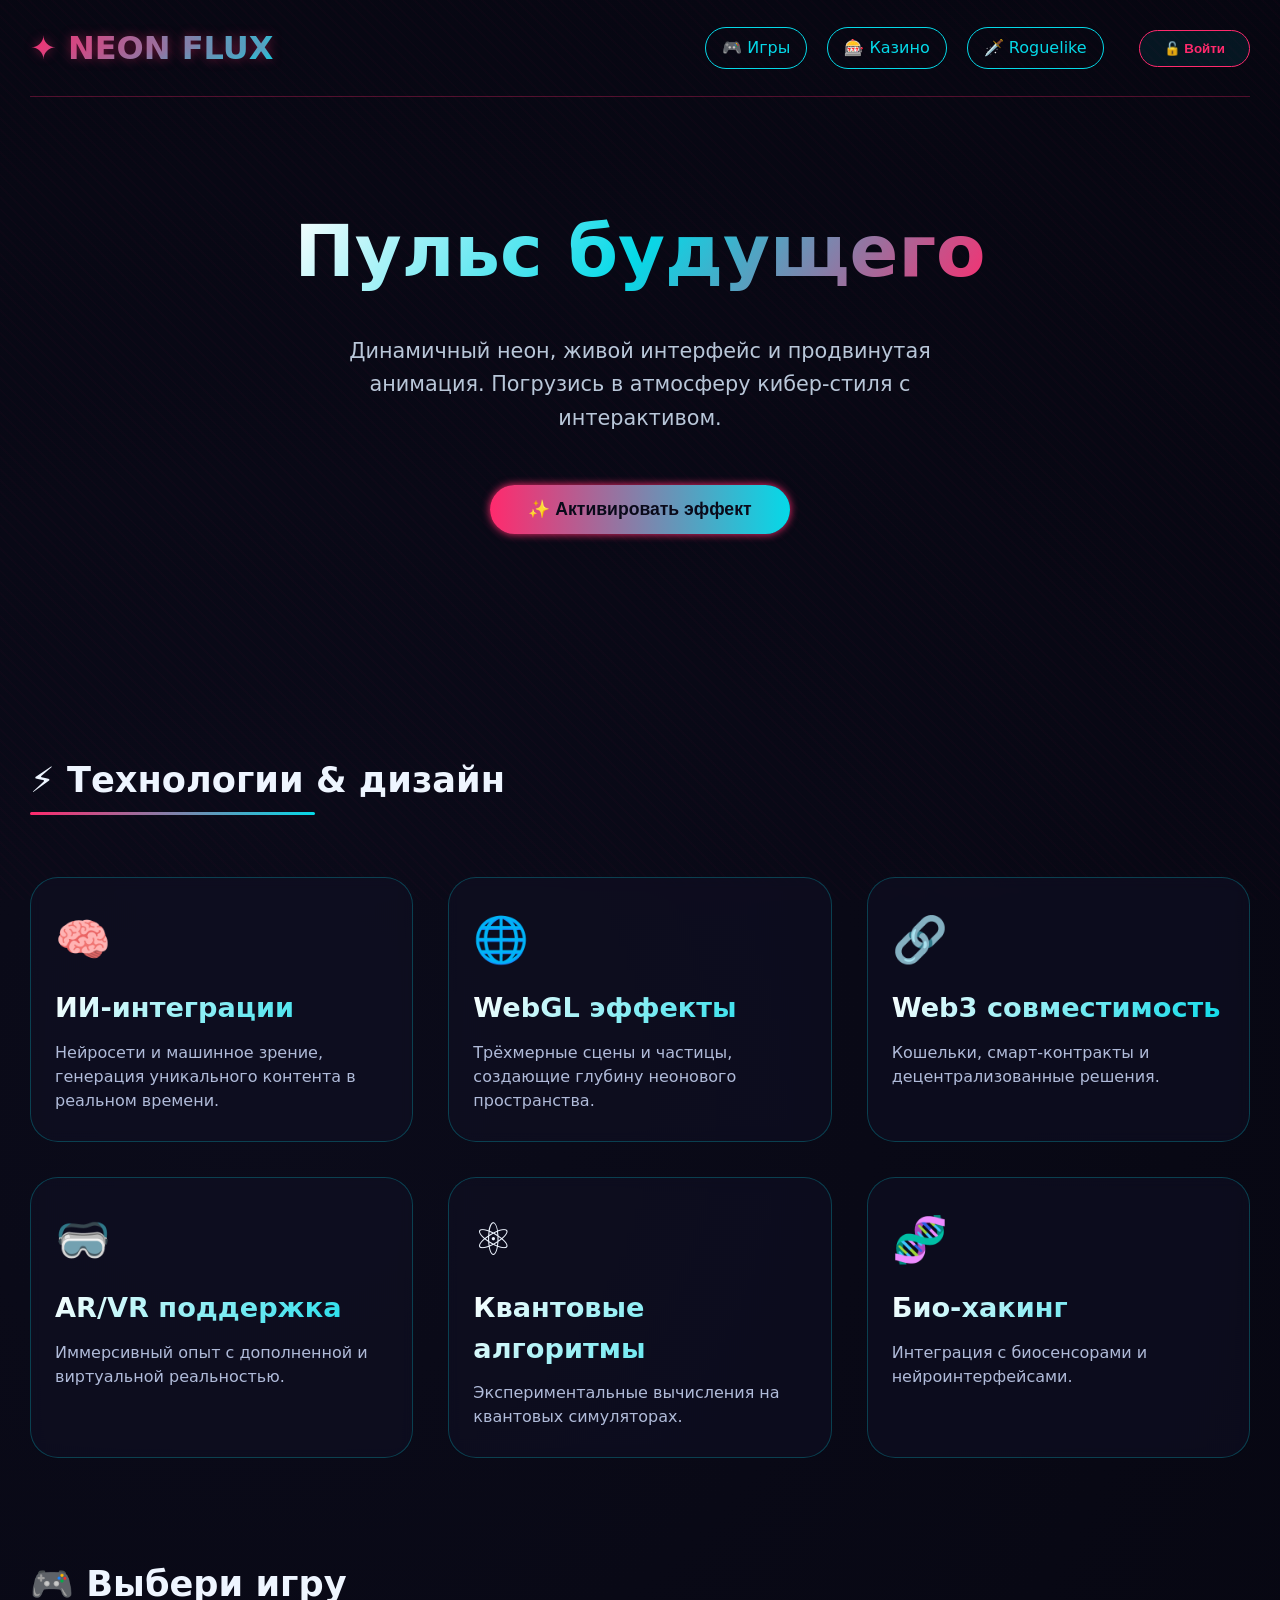
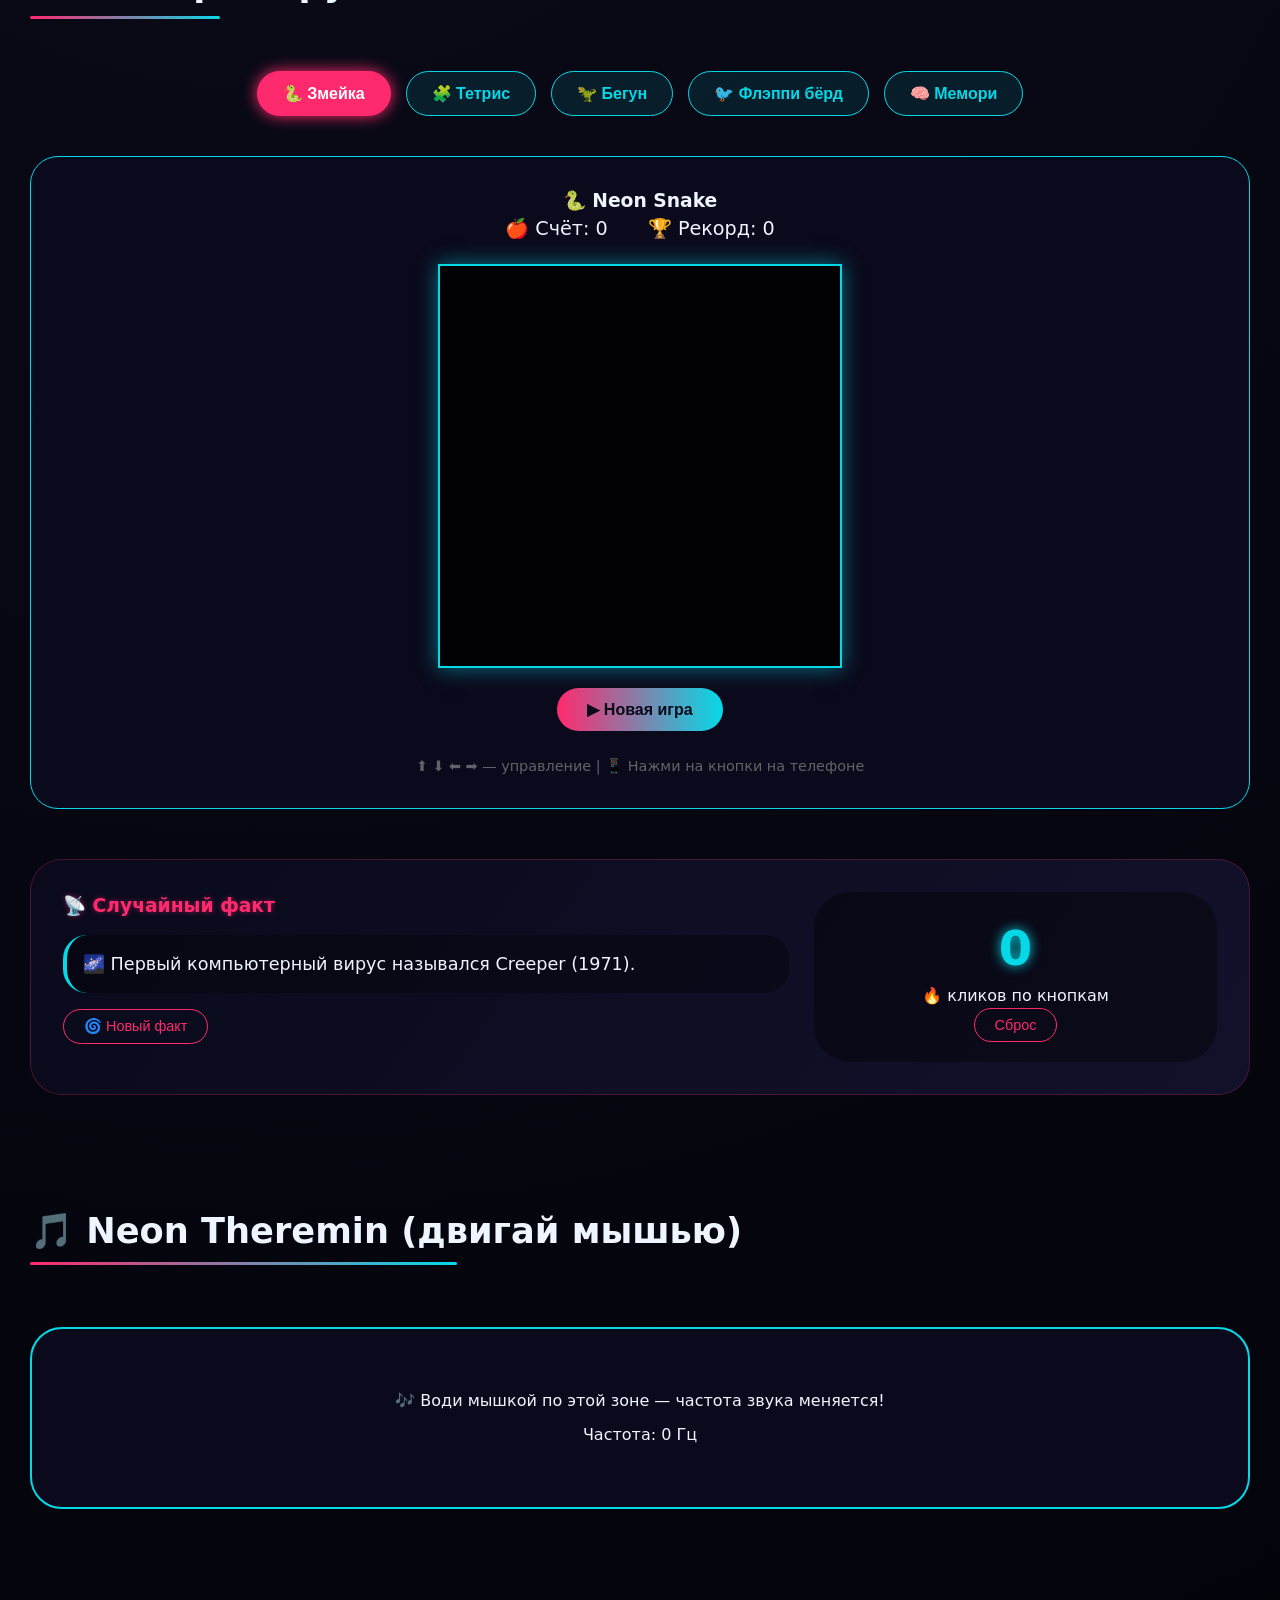
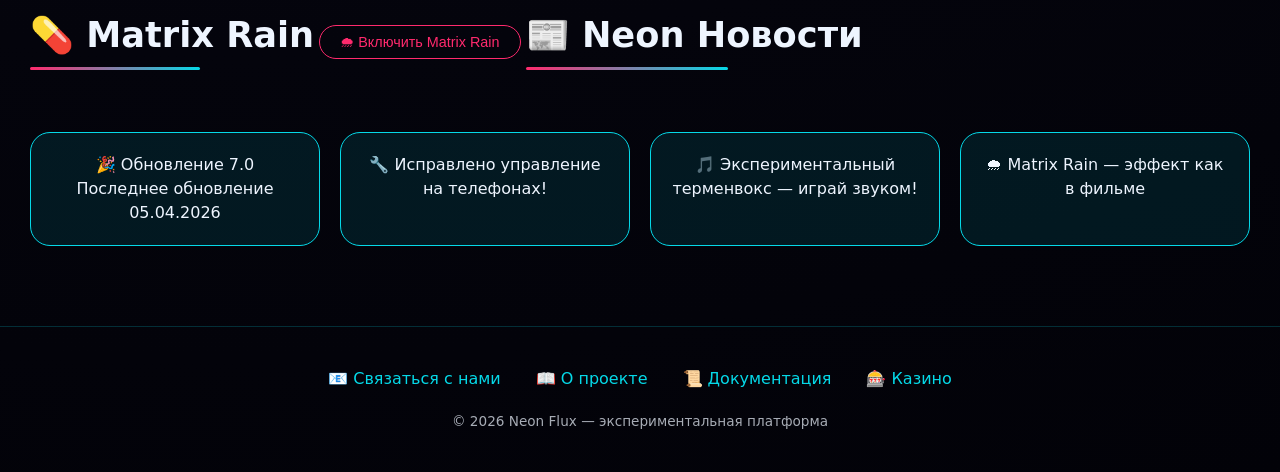
==== commit ecee29aa: "Update index.html" ====
--- a/index.html
+++ b/index.html
@@ -17,6 +17,7 @@
         <a href="index.html" class="nav-link">🎮 Игры</a>
         <a href="casino.html" class="nav-link">🎰 Казино</a>
         <a href="game.html" class="nav-link">🗡️ Roguelike</a>
+        <a class="nav-link" id="adminFooterBtn" style="display:none; cursor: pointer;">👑 Админ-панель</a>
         <div class="header-right">
             <span id="userDisplay" class="user-greeting"></span>
             <button id="loginBtn" class="btn-neon btn-pink">🔓 Войти</button>
--- a/css/style.css
+++ b/css/style.css
@@ -1861,3 +1861,207 @@
     transform: scale(0.98);
     transition: transform 0.05s;
 }
+
+/* ========== МОБИЛЬНОЕ МЕНЮ ========== */
+.desktop-menu {
+    display: flex;
+    align-items: center;
+    gap: 20px;
+}
+
+.nav-link {
+    color: #05d9e8;
+    text-decoration: none;
+    padding: 8px 16px;
+    border-radius: 40px;
+    transition: 0.2s;
+}
+
+.nav-link:hover {
+    background: #05d9e8;
+    color: #0a0a1a;
+    box-shadow: 0 0 15px #05d9e8;
+}
+
+/* Бургер-меню (скрыто на десктопе) */
+.mobile-menu-container {
+    display: none;
+}
+
+.burger-menu {
+    cursor: pointer;
+    display: flex;
+    flex-direction: column;
+    gap: 5px;
+    padding: 10px;
+    background: rgba(5,217,232,0.1);
+    border-radius: 12px;
+    border: 1px solid #05d9e8;
+}
+
+.burger-menu span {
+    width: 25px;
+    height: 2px;
+    background: #05d9e8;
+    transition: 0.3s;
+    border-radius: 2px;
+}
+
+.burger-menu.active span:nth-child(1) {
+    transform: rotate(45deg) translate(5px, 5px);
+}
+
+.burger-menu.active span:nth-child(2) {
+    opacity: 0;
+}
+
+.burger-menu.active span:nth-child(3) {
+    transform: rotate(-45deg) translate(7px, -7px);
+}
+
+/* Мобильная навигация */
+.mobile-nav {
+    position: fixed;
+    top: 0;
+    right: -100%;
+    width: 80%;
+    max-width: 320px;
+    height: 100%;
+    background: linear-gradient(135deg, #0a0a1c, #05050f);
+    box-shadow: -5px 0 30px rgba(0,0,0,0.5);
+    z-index: 1000;
+    transition: right 0.3s ease;
+    display: flex;
+    flex-direction: column;
+    border-left: 2px solid #ff2a6d;
+}
+
+.mobile-nav.open {
+    right: 0;
+}
+
+.mobile-nav-header {
+    display: flex;
+    justify-content: space-between;
+    align-items: center;
+    padding: 20px;
+    border-bottom: 1px solid rgba(255,42,109,0.3);
+}
+
+.logo-small {
+    font-size: 1.3rem;
+    font-weight: bold;
+    background: linear-gradient(135deg, #ff2a6d, #05d9e8);
+    -webkit-background-clip: text;
+    background-clip: text;
+    color: transparent;
+}
+
+.close-menu {
+    background: none;
+    border: none;
+    color: #ff2a6d;
+    font-size: 2rem;
+    cursor: pointer;
+    padding: 0;
+    line-height: 1;
+}
+
+.close-menu:hover {
+    text-shadow: 0 0 10px #ff2a6d;
+}
+
+.mobile-user-info {
+    padding: 20px;
+    border-bottom: 1px solid rgba(5,217,232,0.2);
+    display: flex;
+    flex-direction: column;
+    gap: 12px;
+}
+
+#mobileUserDisplay {
+    color: #05d9e8;
+    font-size: 1rem;
+}
+
+.mobile-user-info .btn-neon {
+    width: 100%;
+    text-align: center;
+}
+
+.mobile-nav-links {
+    flex: 1;
+    padding: 20px;
+    display: flex;
+    flex-direction: column;
+    gap: 15px;
+}
+
+.mobile-nav-link {
+    color: #eef5ff;
+    text-decoration: none;
+    font-size: 1.2rem;
+    padding: 12px 16px;
+    border-radius: 12px;
+    transition: 0.2s;
+    display: flex;
+    align-items: center;
+    gap: 12px;
+    background: rgba(5,217,232,0.05);
+    border: 1px solid rgba(5,217,232,0.2);
+}
+
+.mobile-nav-link:hover {
+    background: rgba(255,42,109,0.2);
+    border-color: #ff2a6d;
+    transform: translateX(5px);
+}
+
+.mobile-nav-footer {
+    padding: 20px;
+    text-align: center;
+    border-top: 1px solid rgba(5,217,232,0.2);
+    font-size: 0.75rem;
+    opacity: 0.6;
+}
+
+/* Оверлей при открытом меню */
+.mobile-overlay {
+    position: fixed;
+    top: 0;
+    left: 0;
+    width: 100%;
+    height: 100%;
+    background: rgba(0,0,0,0.7);
+    z-index: 999;
+    display: none;
+}
+
+.mobile-overlay.active {
+    display: block;
+}
+
+/* Адаптивность */
+@media (max-width: 768px) {
+    .desktop-menu {
+        display: none;
+    }
+    
+    .mobile-menu-container {
+        display: block;
+    }
+    
+    .neo-header {
+        justify-content: space-between;
+    }
+    
+    .header-right {
+        display: none;
+    }
+}
+
+@media (min-width: 769px) {
+    .mobile-menu-container {
+        display: none;
+    }
+}
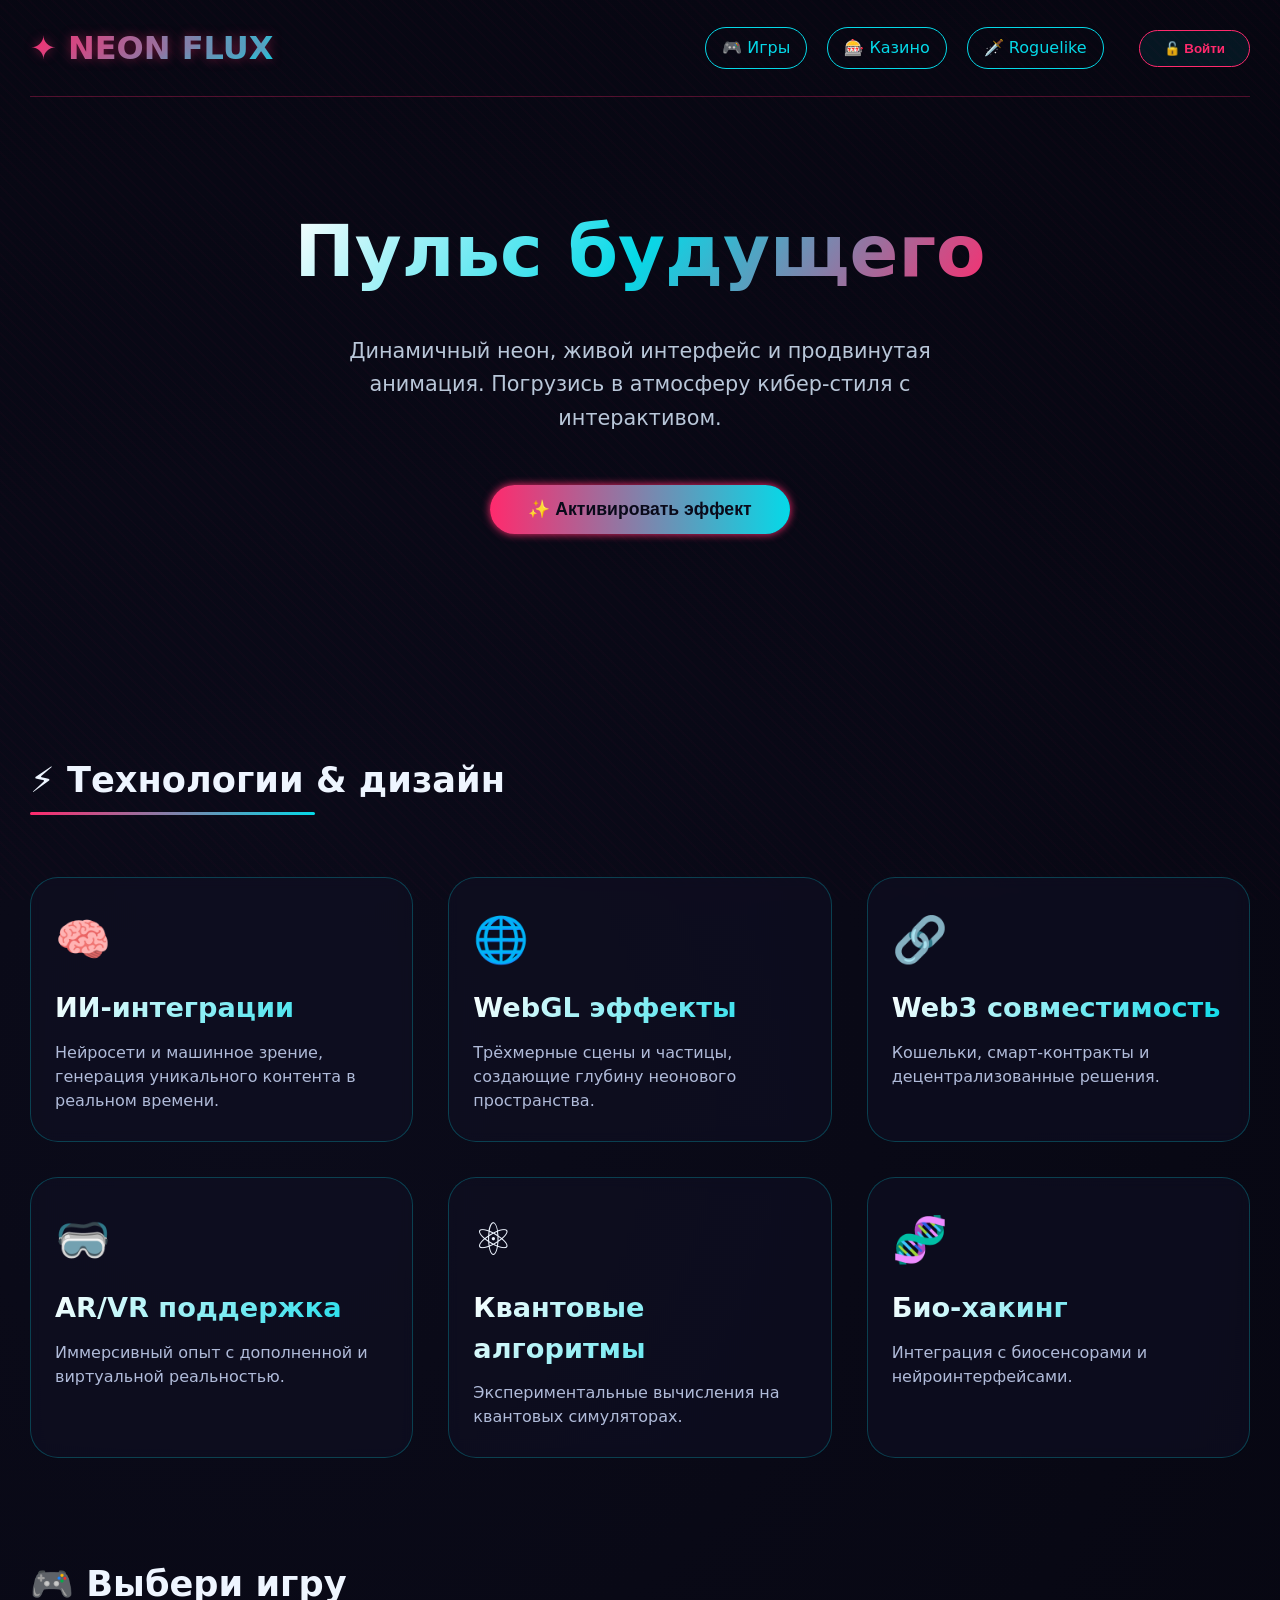
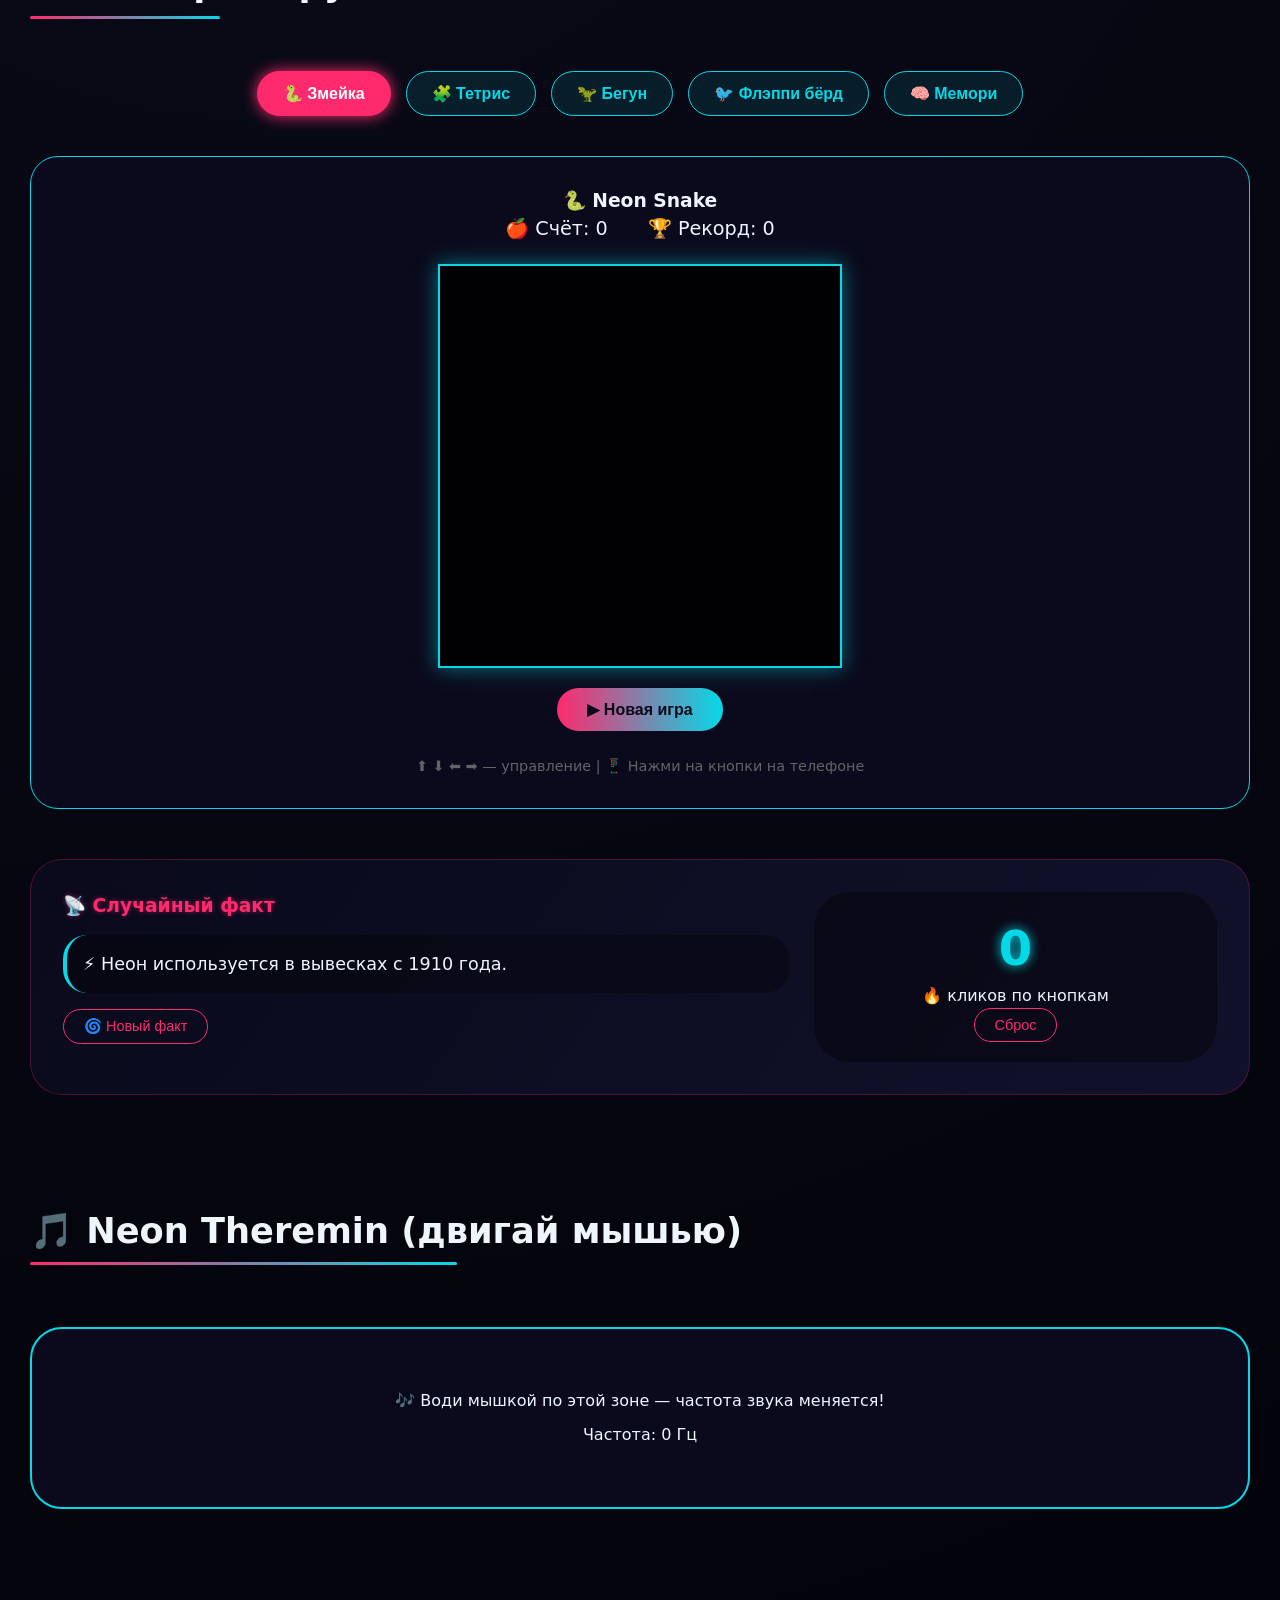
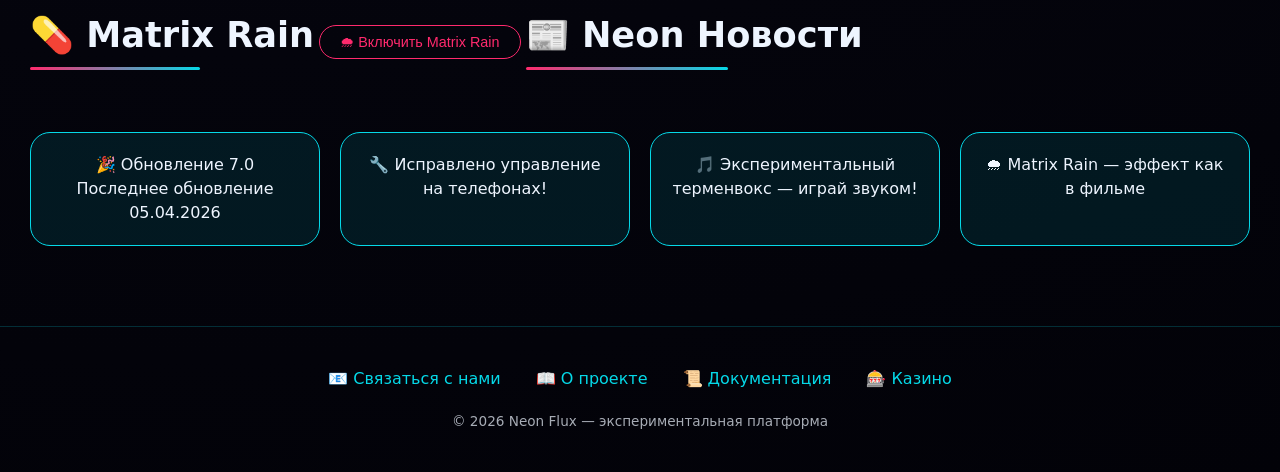
==== commit 63576112: "Update index.html" ====
--- a/index.html
+++ b/index.html
@@ -46,6 +46,7 @@
                 <a href="index.html" class="mobile-nav-link">🎮 Главная</a>
                 <a href="casino.html" class="mobile-nav-link">🎰 Казино</a>
                 <a href="game.html" class="mobile-nav-link">🗡️ Roguelike</a>
+                <a class="nav-link" id="adminFooterBtn" style="display:none; cursor: pointer;">👑 Админ-панель</a>
             </div>
             <div class="mobile-nav-footer">
                 <p>© 2026 Neon Flux</p>
--- a/css/style.css
+++ b/css/style.css
@@ -1883,7 +1883,7 @@
     box-shadow: 0 0 15px #05d9e8;
 }
 
-/* Бургер-меню (скрыто на десктопе) */
+/* Бургер-меню (только на телефонах) */
 .mobile-menu-container {
     display: none;
 }
@@ -1919,21 +1919,20 @@
     transform: rotate(-45deg) translate(7px, -7px);
 }
 
-/* Мобильная навигация */
+/* Мобильная навигация - просто выезжает справа */
 .mobile-nav {
     position: fixed;
     top: 0;
-    right: -100%;
-    width: 80%;
-    max-width: 320px;
+    right: -280px;
+    width: 280px;
     height: 100%;
-    background: linear-gradient(135deg, #0a0a1c, #05050f);
-    box-shadow: -5px 0 30px rgba(0,0,0,0.5);
-    z-index: 1000;
+    background: #0a0a1c;
+    z-index: 10000;
     transition: right 0.3s ease;
     display: flex;
     flex-direction: column;
     border-left: 2px solid #ff2a6d;
+    box-shadow: -5px 0 20px rgba(0,0,0,0.5);
 }
 
 .mobile-nav.open {
@@ -1967,10 +1966,6 @@
     line-height: 1;
 }
 
-.close-menu:hover {
-    text-shadow: 0 0 10px #ff2a6d;
-}
-
 .mobile-user-info {
     padding: 20px;
     border-bottom: 1px solid rgba(5,217,232,0.2);
@@ -2011,10 +2006,9 @@
     border: 1px solid rgba(5,217,232,0.2);
 }
 
-.mobile-nav-link:hover {
-    background: rgba(255,42,109,0.2);
+.mobile-nav-link:active {
+    background: rgba(255,42,109,0.3);
     border-color: #ff2a6d;
-    transform: translateX(5px);
 }
 
 .mobile-nav-footer {
@@ -2023,22 +2017,6 @@
     border-top: 1px solid rgba(5,217,232,0.2);
     font-size: 0.75rem;
     opacity: 0.6;
-}
-
-/* Оверлей при открытом меню */
-.mobile-overlay {
-    position: fixed;
-    top: 0;
-    left: 0;
-    width: 100%;
-    height: 100%;
-    background: rgba(0,0,0,0.7);
-    z-index: 999;
-    display: none;
-}
-
-.mobile-overlay.active {
-    display: block;
 }
 
 /* Адаптивность */
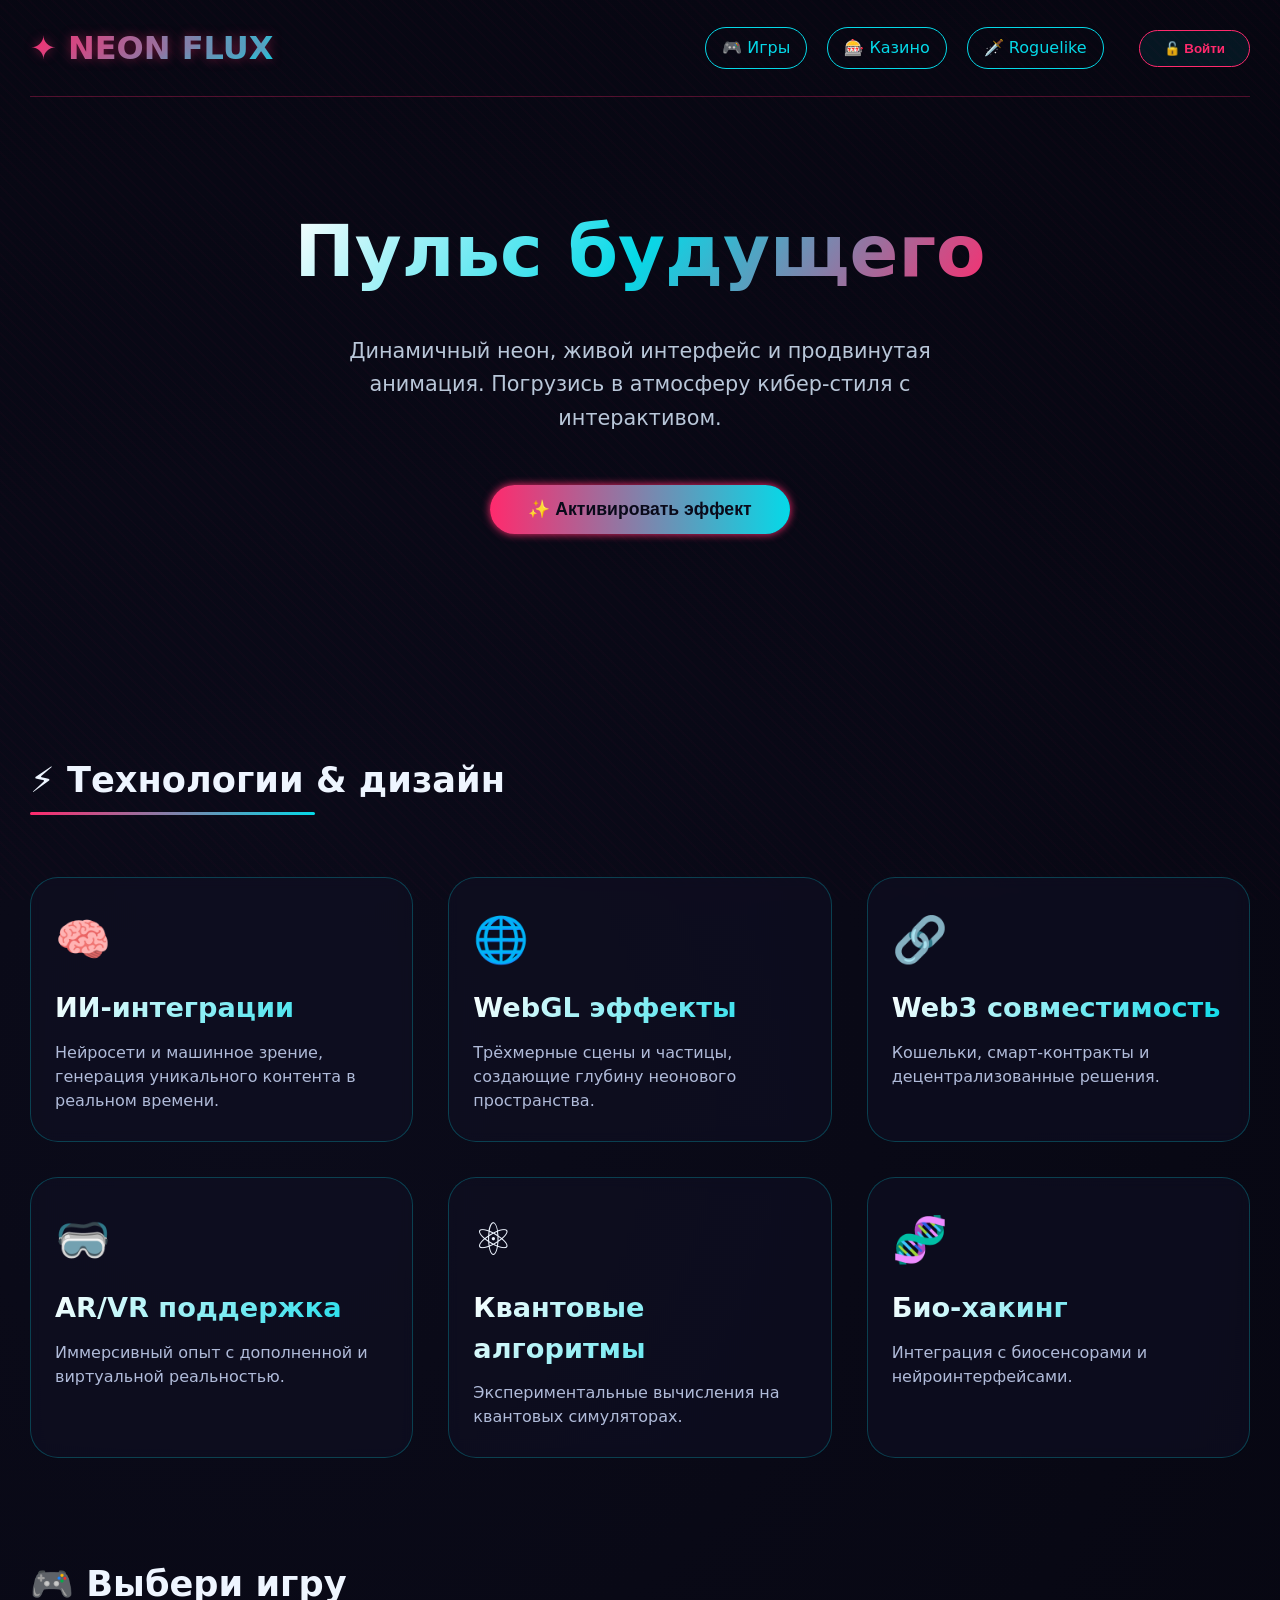
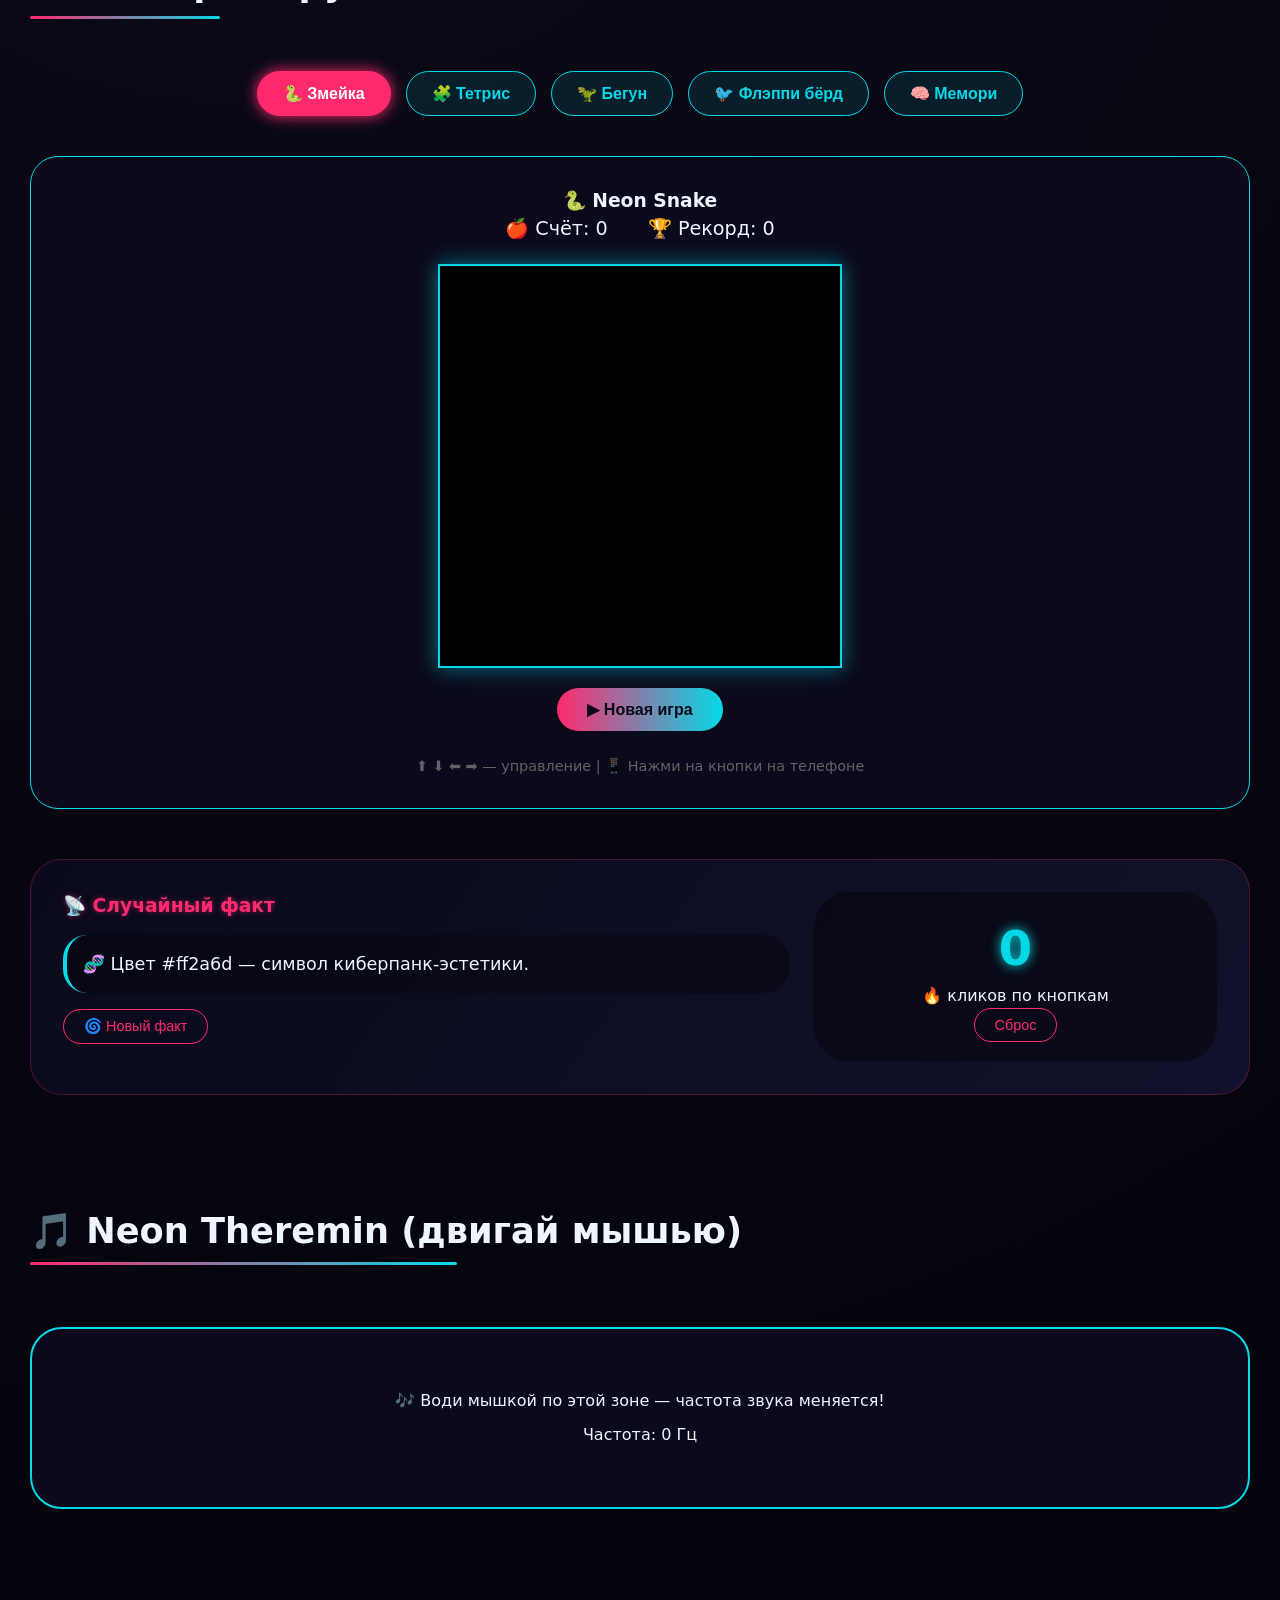
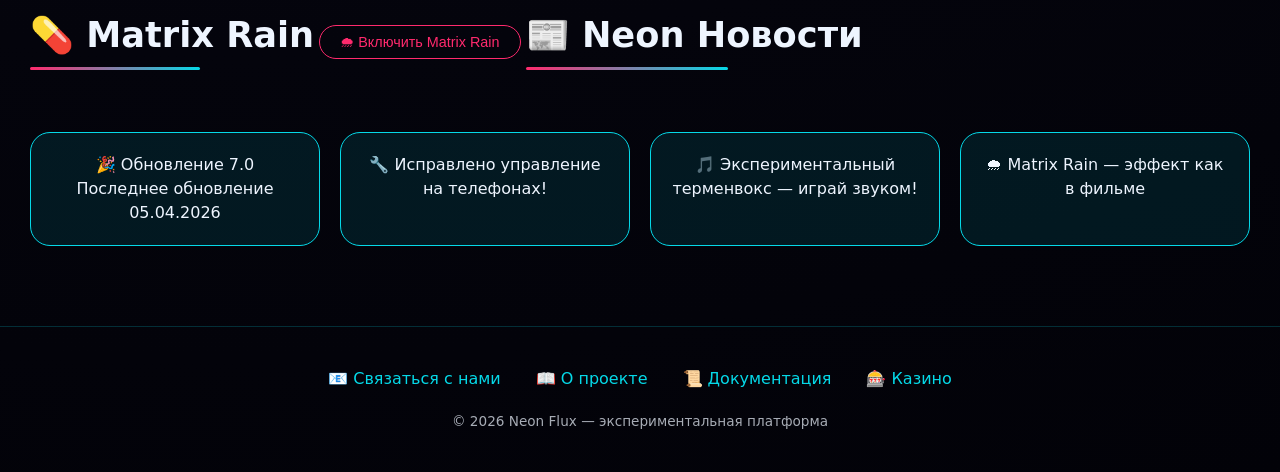
==== commit ac7b19d8: "Update index.html" ====
--- a/index.html
+++ b/index.html
@@ -189,7 +189,7 @@
             <div>🏆 Рекорд: <span id="dinoHighScore">0</span></div>
         </div>
         <canvas id="dinoCanvas" width="800" height="200"></canvas>
-        <button class="game-start-btn" data-game="dino">▶ Новая игра</button>
+        <p><button class="game-start-btn" data-game="dino">▶ Новая игра</button></p>
         <p class="game-hint">␣ или ⬆️ — прыжок</p>
     </div>
 
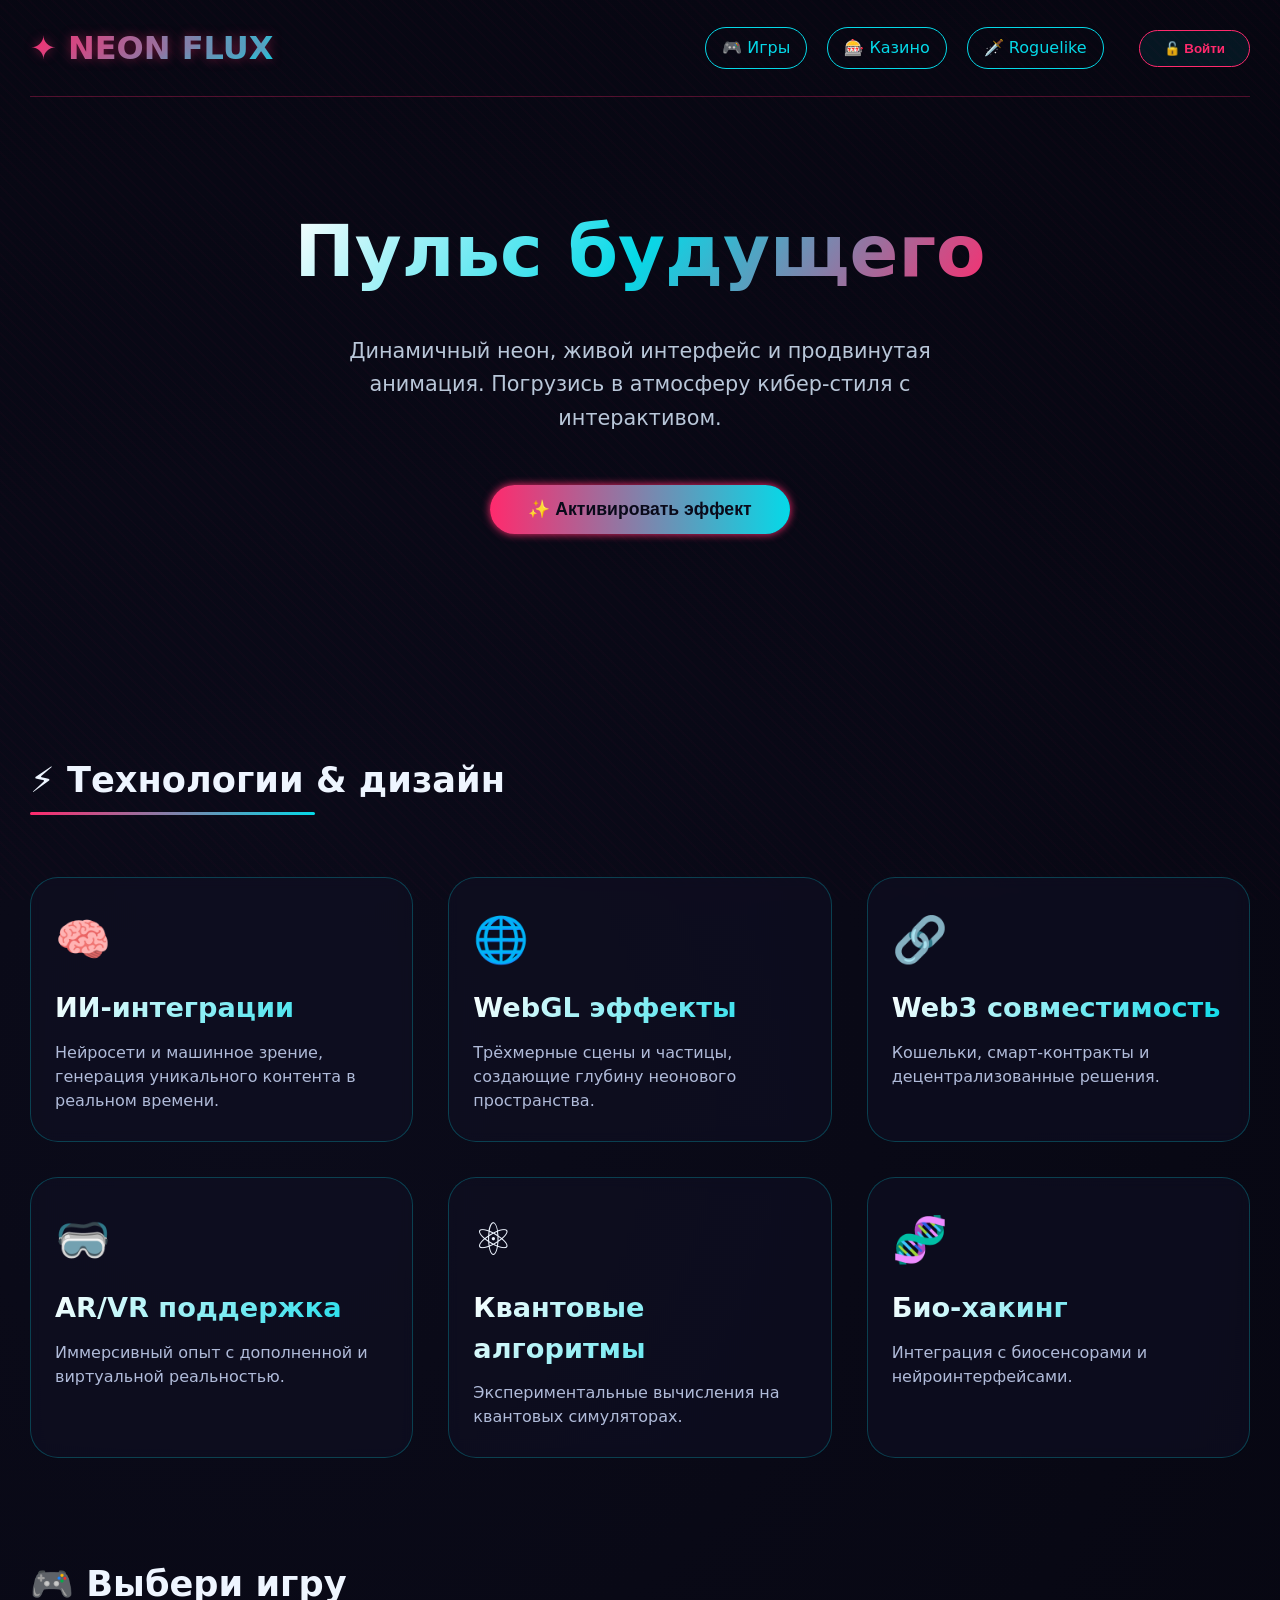
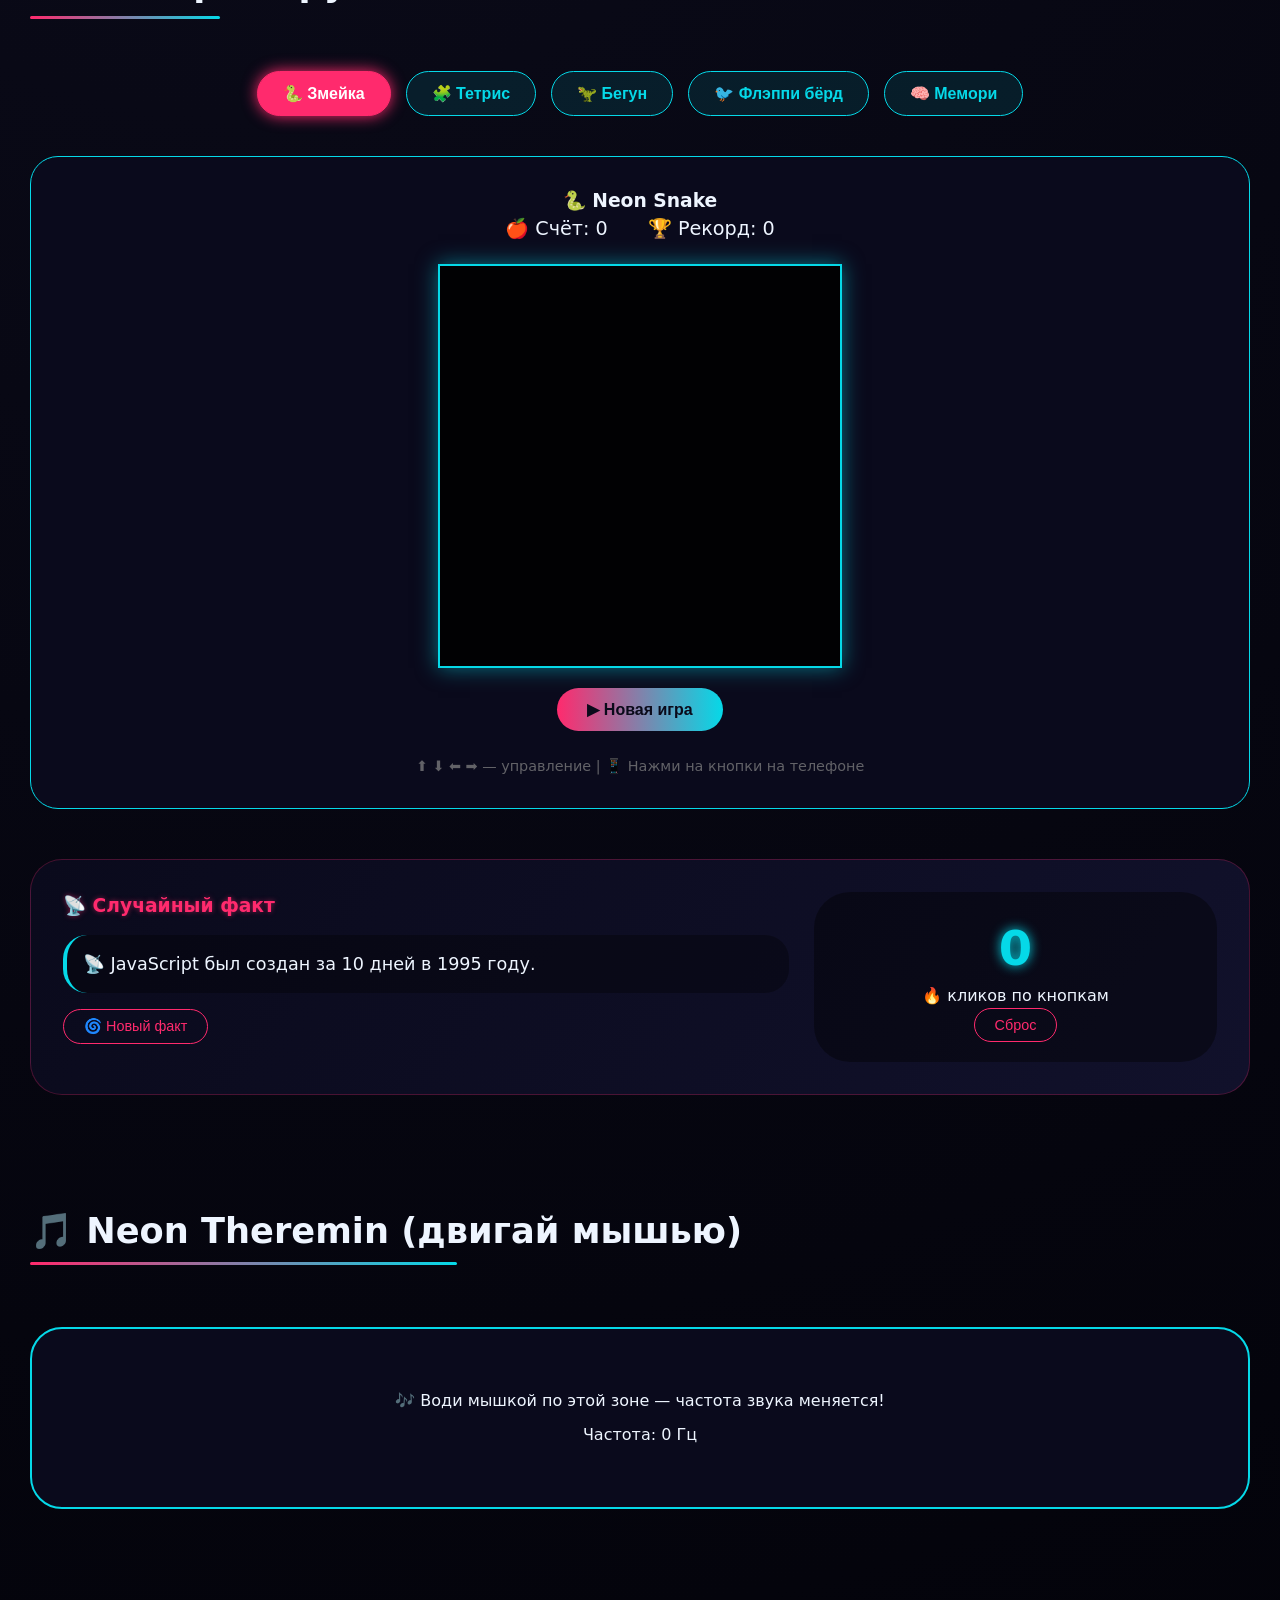
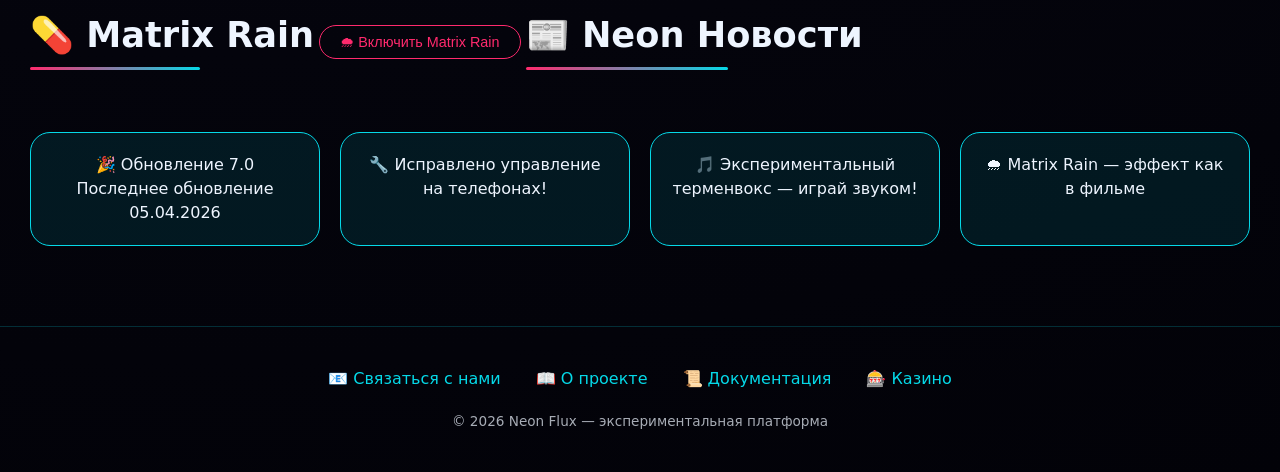
==== commit ddcddc90: "Update index.html" ====
--- a/index.html
+++ b/index.html
@@ -201,7 +201,7 @@
             <div>🏆 Рекорд: <span id="flappyHighScore">0</span></div>
         </div>
         <canvas id="flappyCanvas" width="400" height="500"></canvas>
-        <button class="game-start-btn" data-game="flappy">▶ Новая игра</button>
+        <p><button class="game-start-btn" data-game="flappy">▶ Новая игра</button></p>
         <p class="game-hint">␣ или клик мышью — взмах крыльями</p>
     </div>
 
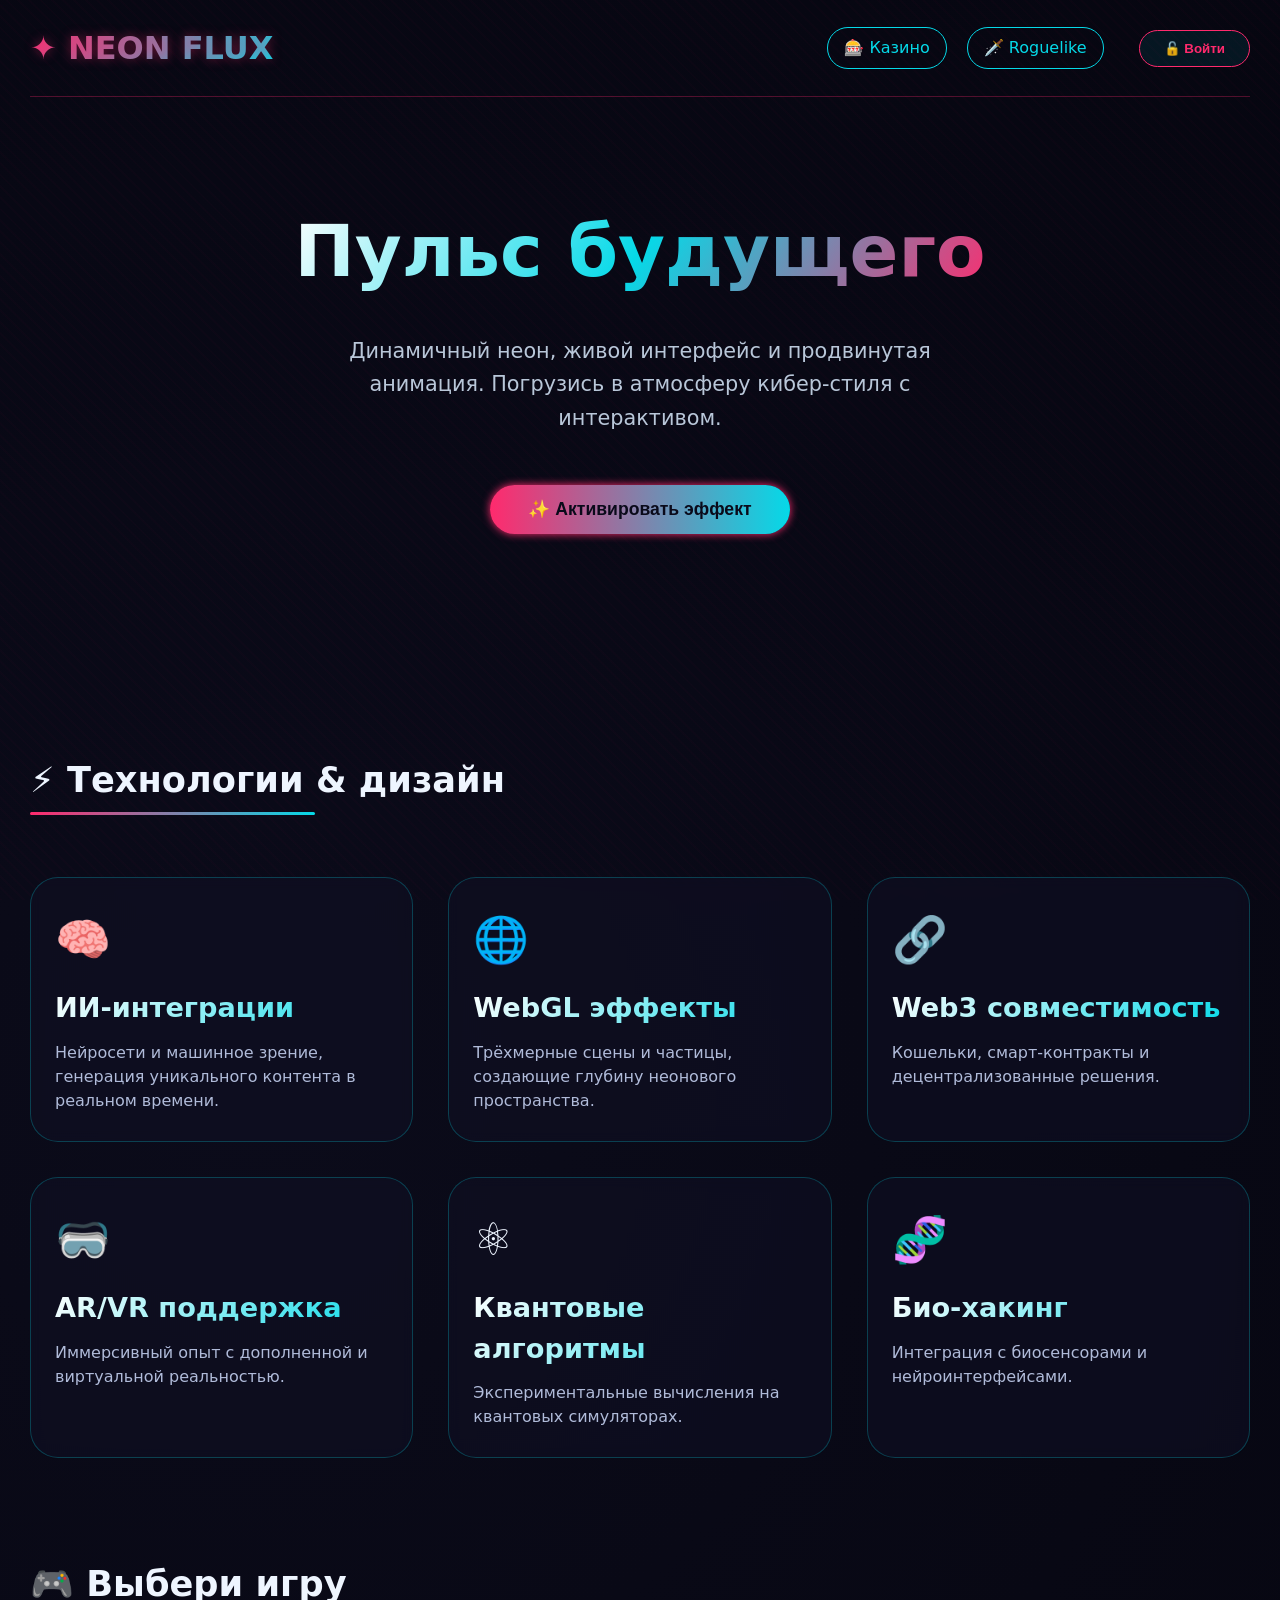
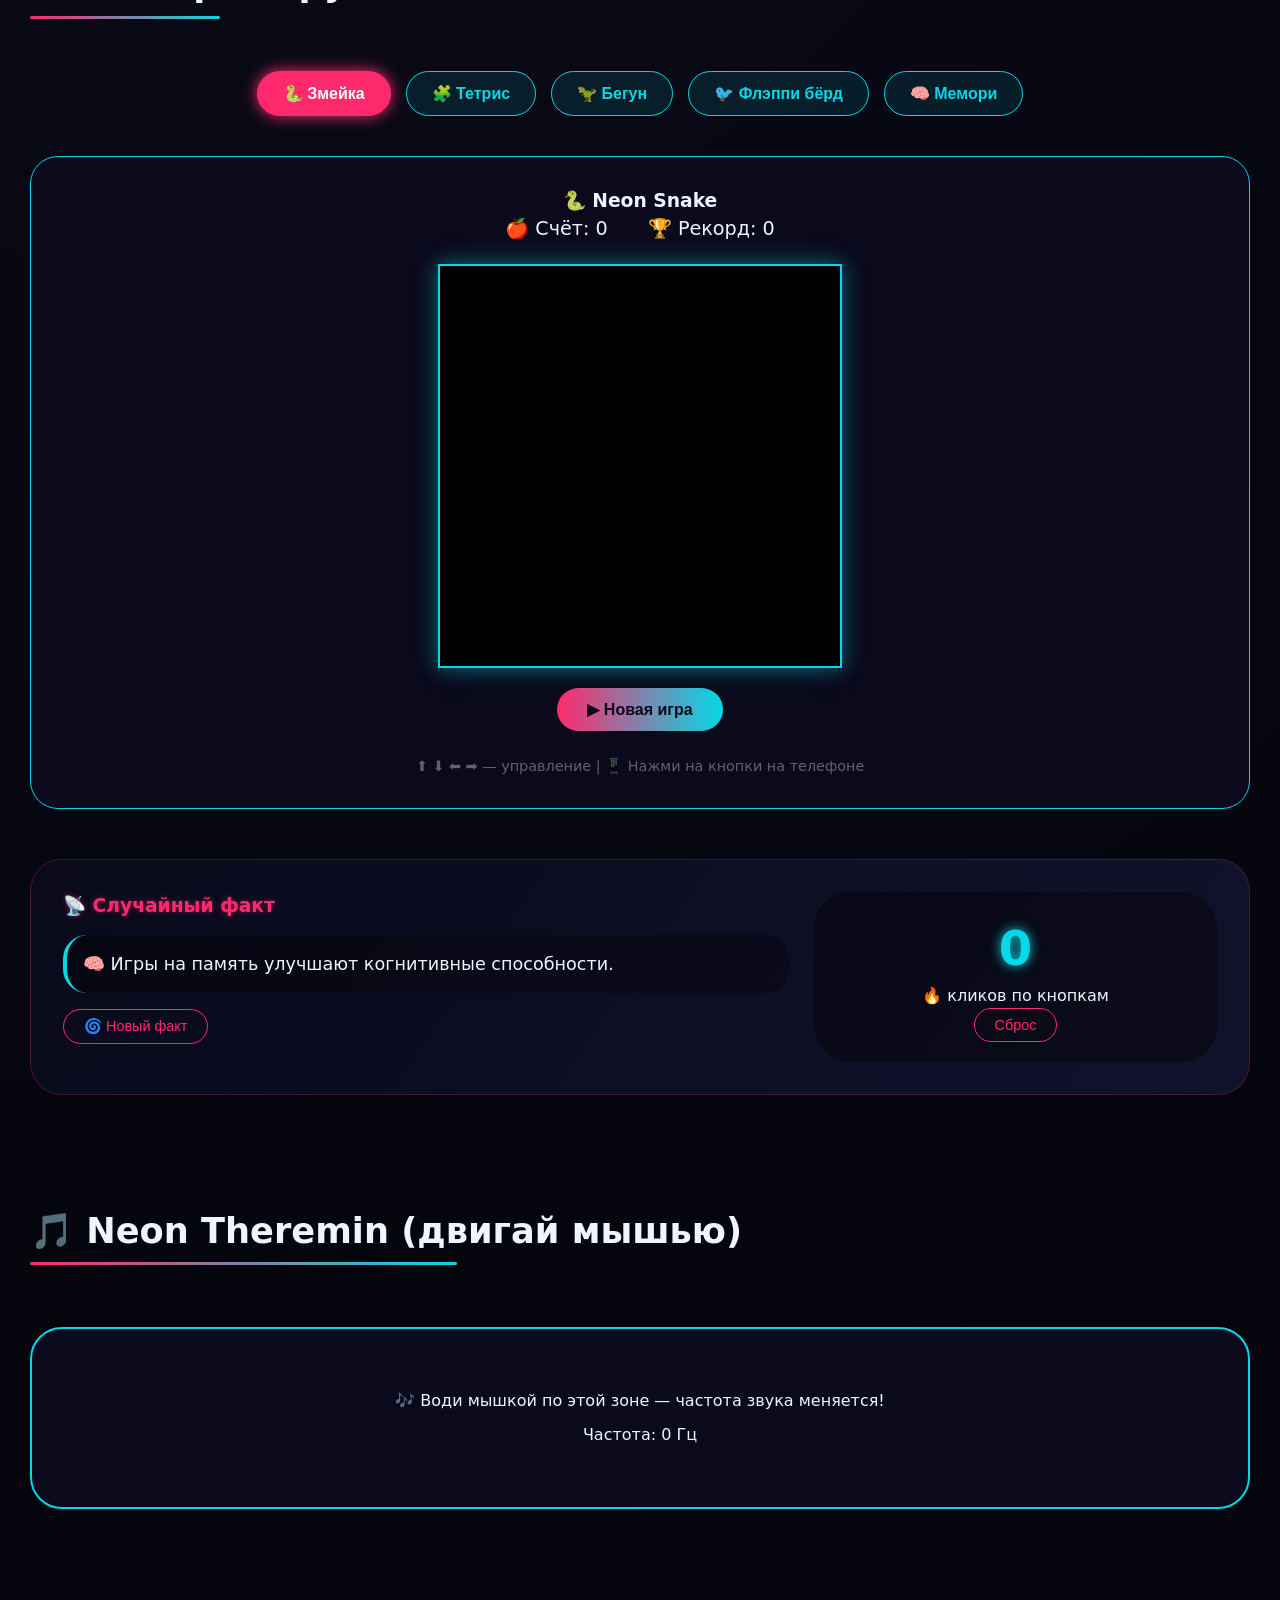
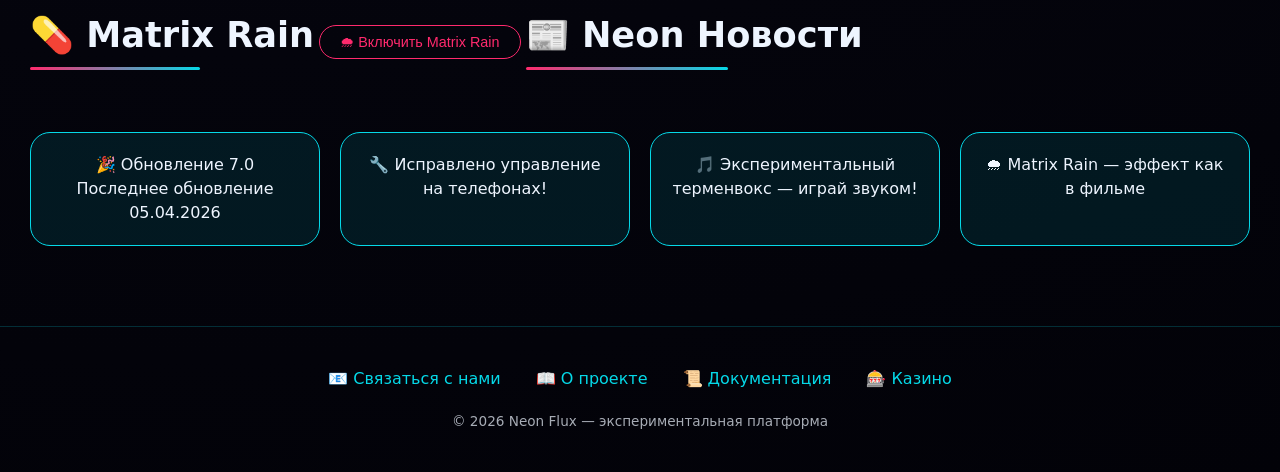
==== commit 434299d8: "Update index.html" ====
--- a/index.html
+++ b/index.html
@@ -14,7 +14,6 @@
     
     <!-- Десктопное меню -->
     <div class="desktop-menu">
-        <a href="index.html" class="nav-link">🎮 Игры</a>
         <a href="casino.html" class="nav-link">🎰 Казино</a>
         <a href="game.html" class="nav-link">🗡️ Roguelike</a>
         <a class="nav-link" id="adminFooterBtn" style="display:none; cursor: pointer;">👑 Админ-панель</a>
@@ -43,7 +42,6 @@
                 <button id="mobileLogoutBtn" class="btn-neon" style="display:none;">🚪 Выйти</button>
             </div>
             <div class="mobile-nav-links">
-                <a href="index.html" class="mobile-nav-link">🎮 Главная</a>
                 <a href="casino.html" class="mobile-nav-link">🎰 Казино</a>
                 <a href="game.html" class="mobile-nav-link">🗡️ Roguelike</a>
                 <a class="nav-link" id="adminFooterBtn" style="display:none; cursor: pointer;">👑 Админ-панель</a>
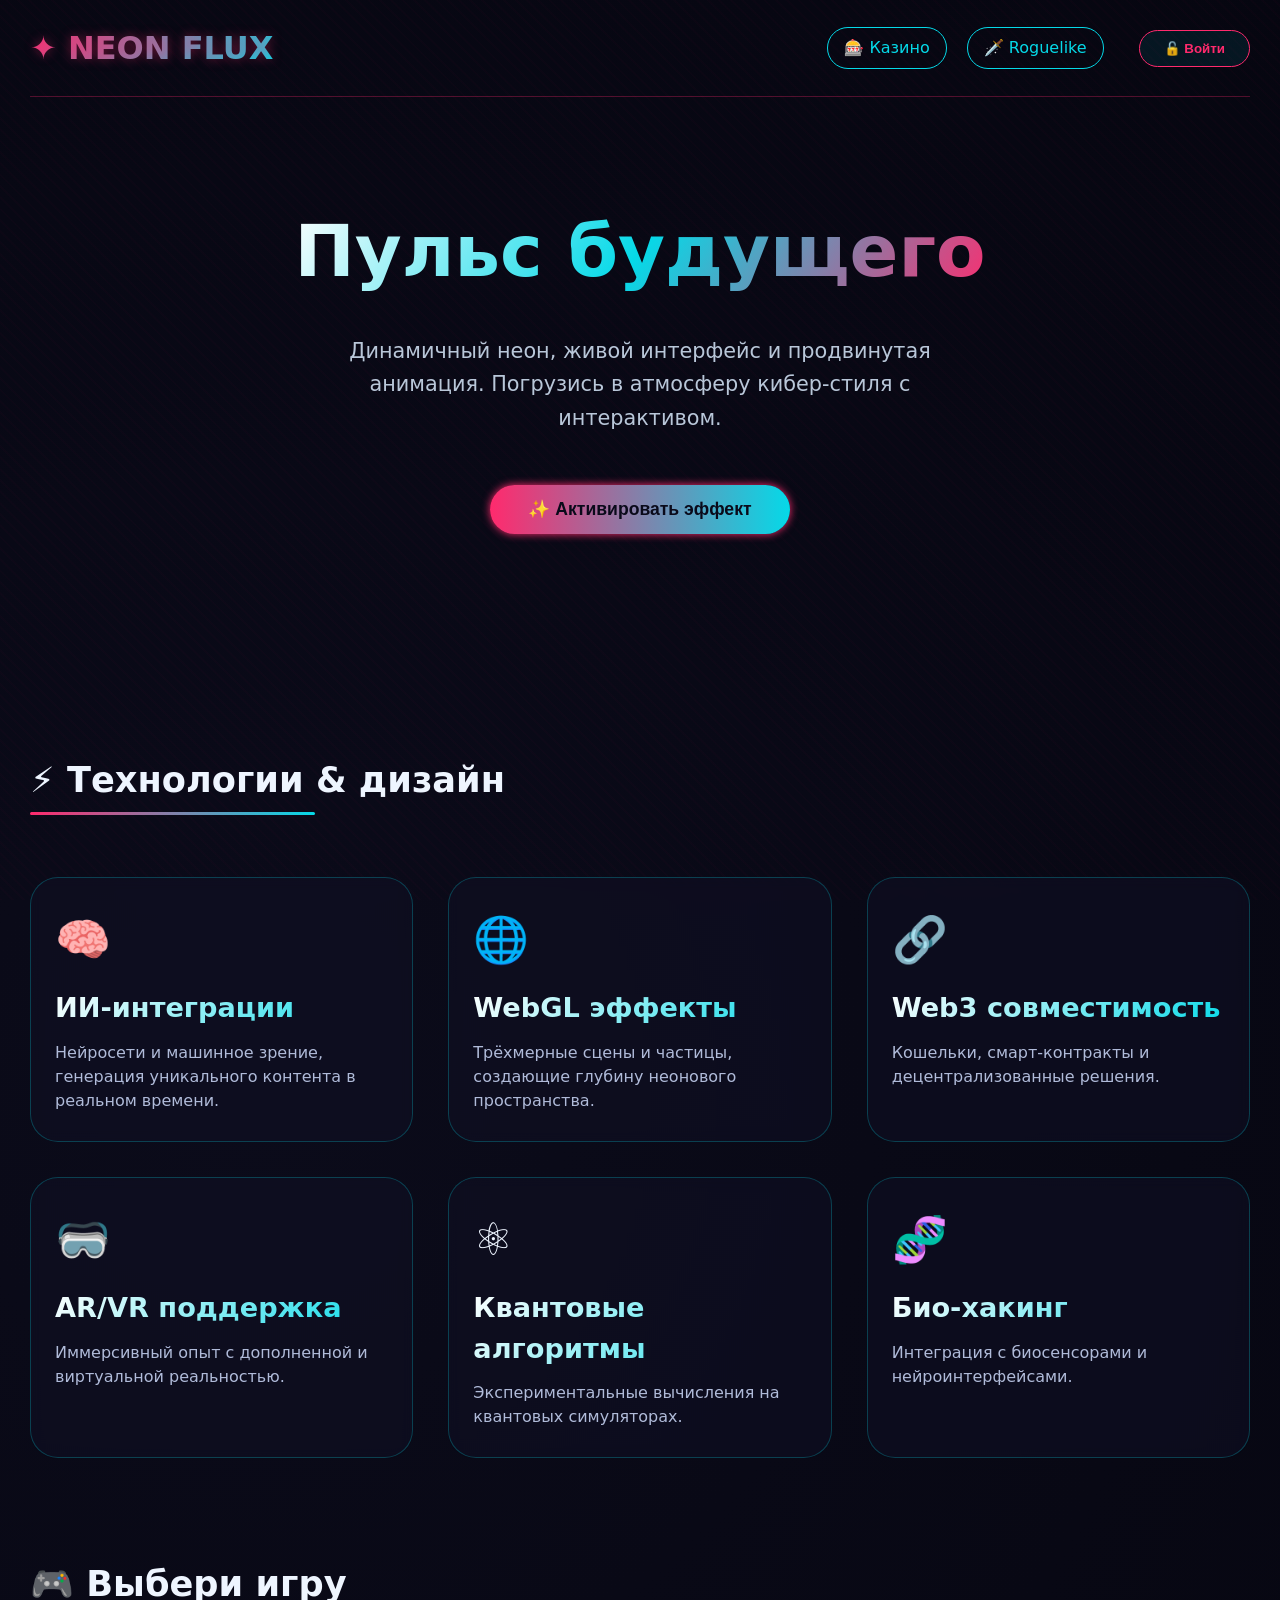
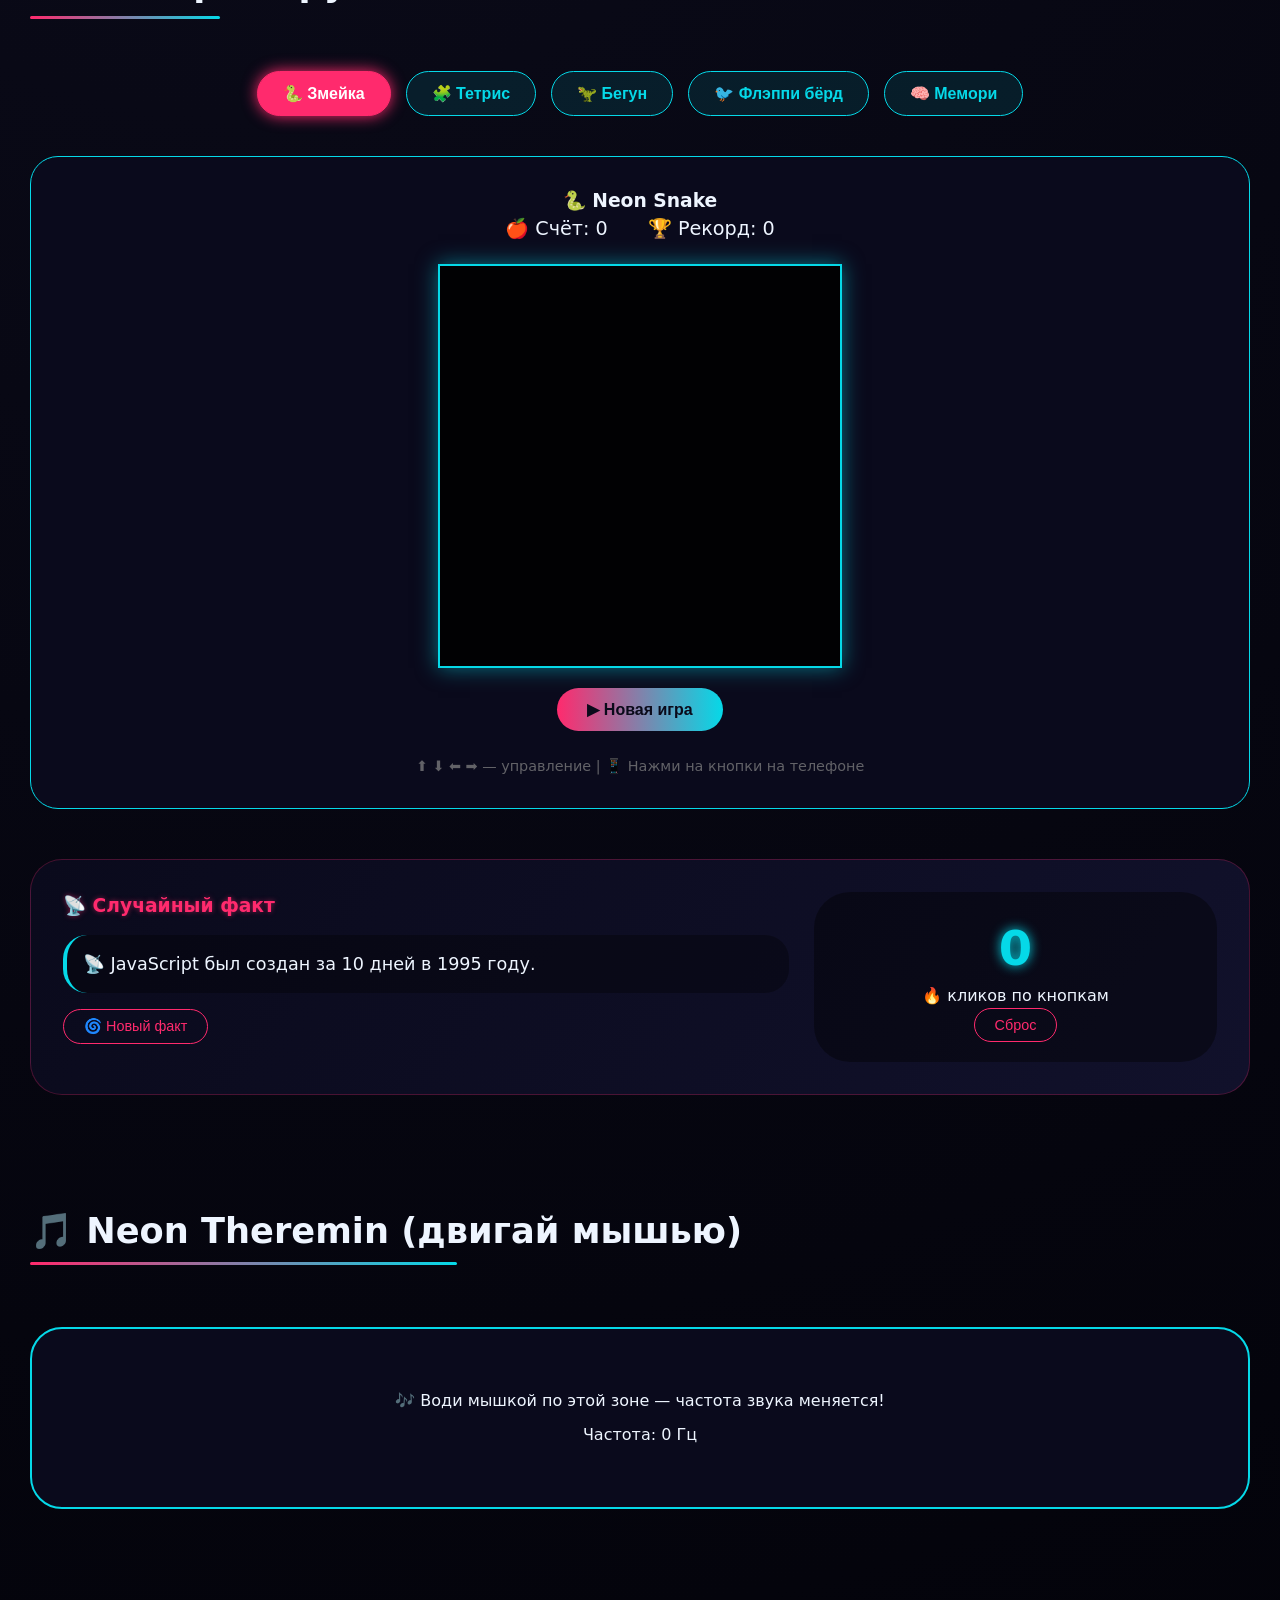
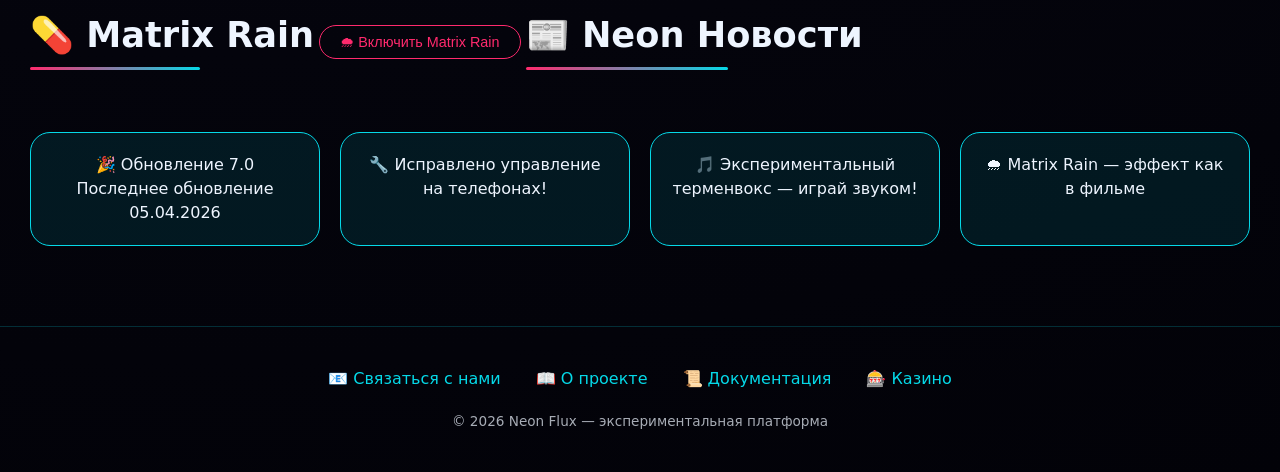
==== commit 8be325a8: "Update index.html" ====
--- a/index.html
+++ b/index.html
@@ -44,7 +44,7 @@
             <div class="mobile-nav-links">
                 <a href="casino.html" class="mobile-nav-link">🎰 Казино</a>
                 <a href="game.html" class="mobile-nav-link">🗡️ Roguelike</a>
-                <a class="nav-link" id="adminFooterBtn" style="display:none; cursor: pointer;">👑 Админ-панель</a>
+                <a class="mobile-nav-link" id="adminFooterBtn" style="display:none; cursor: pointer;">👑 Админ-панель</a>
             </div>
             <div class="mobile-nav-footer">
                 <p>© 2026 Neon Flux</p>
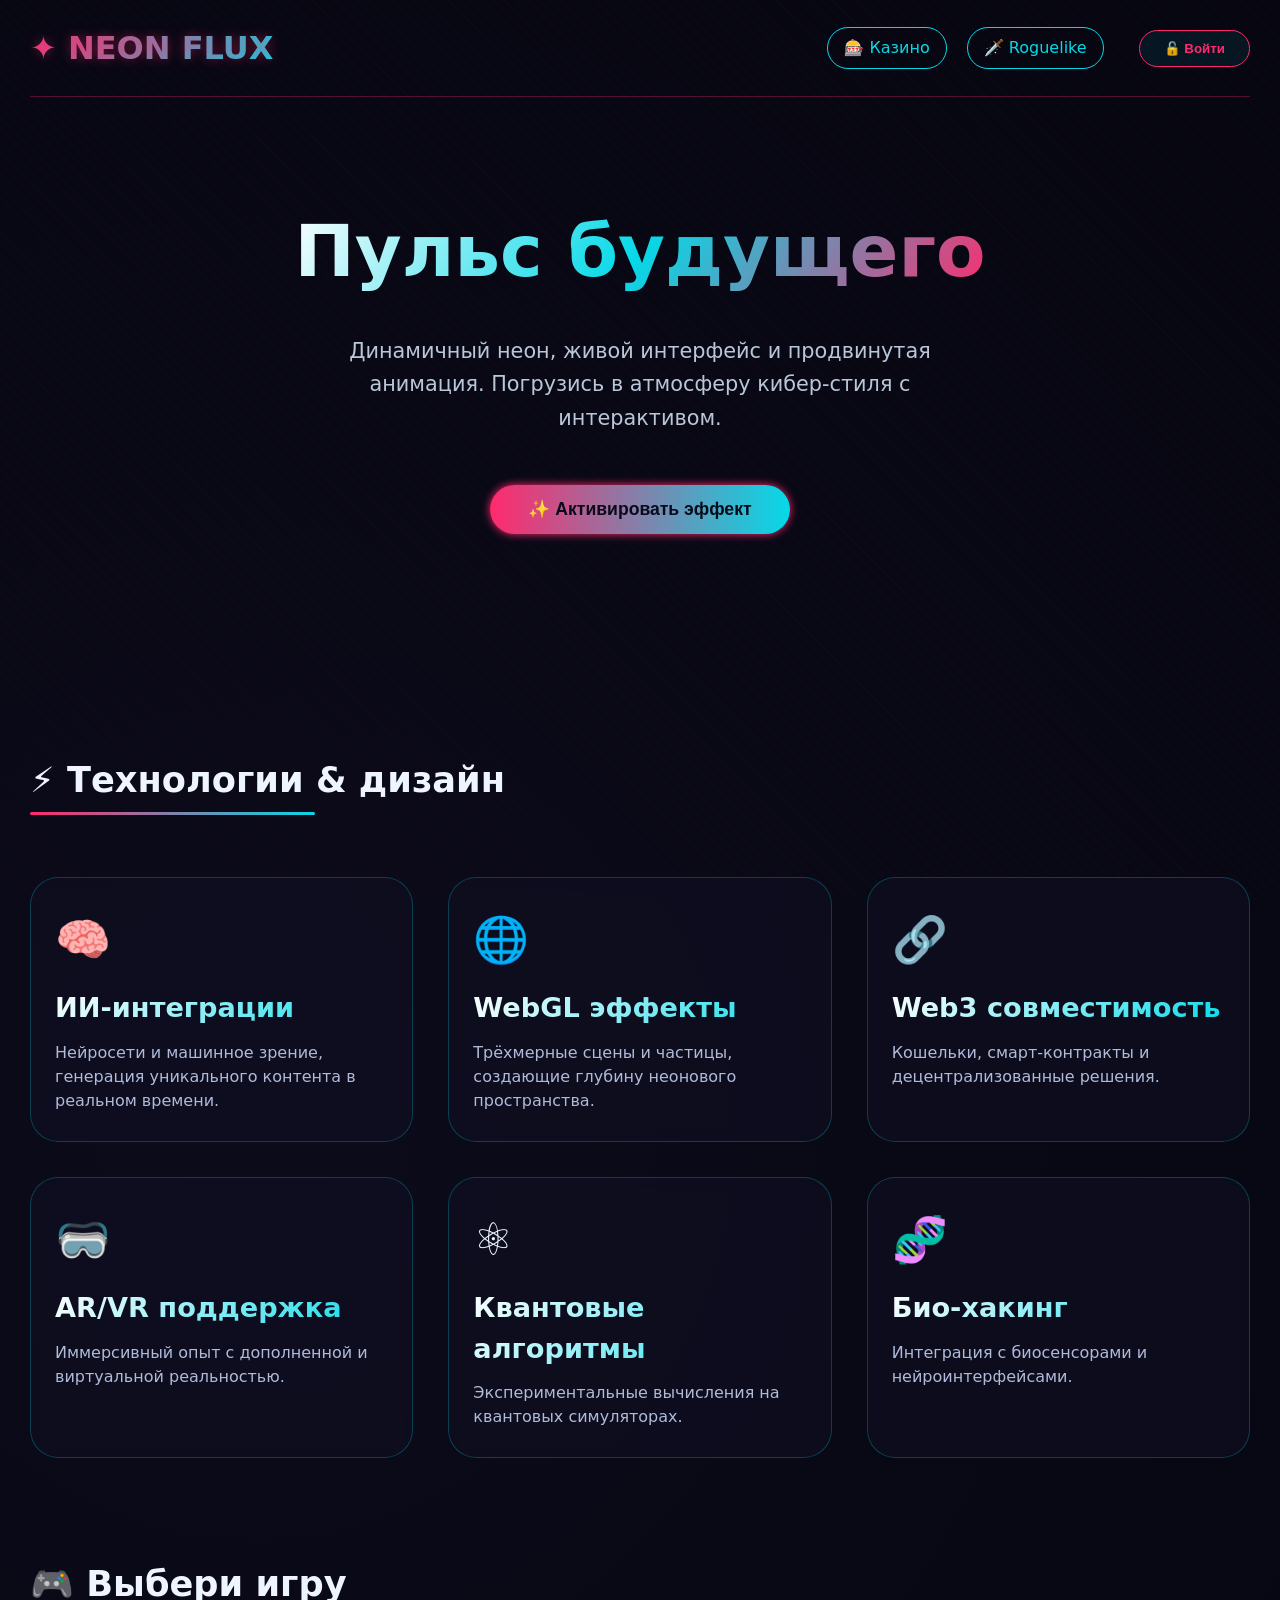
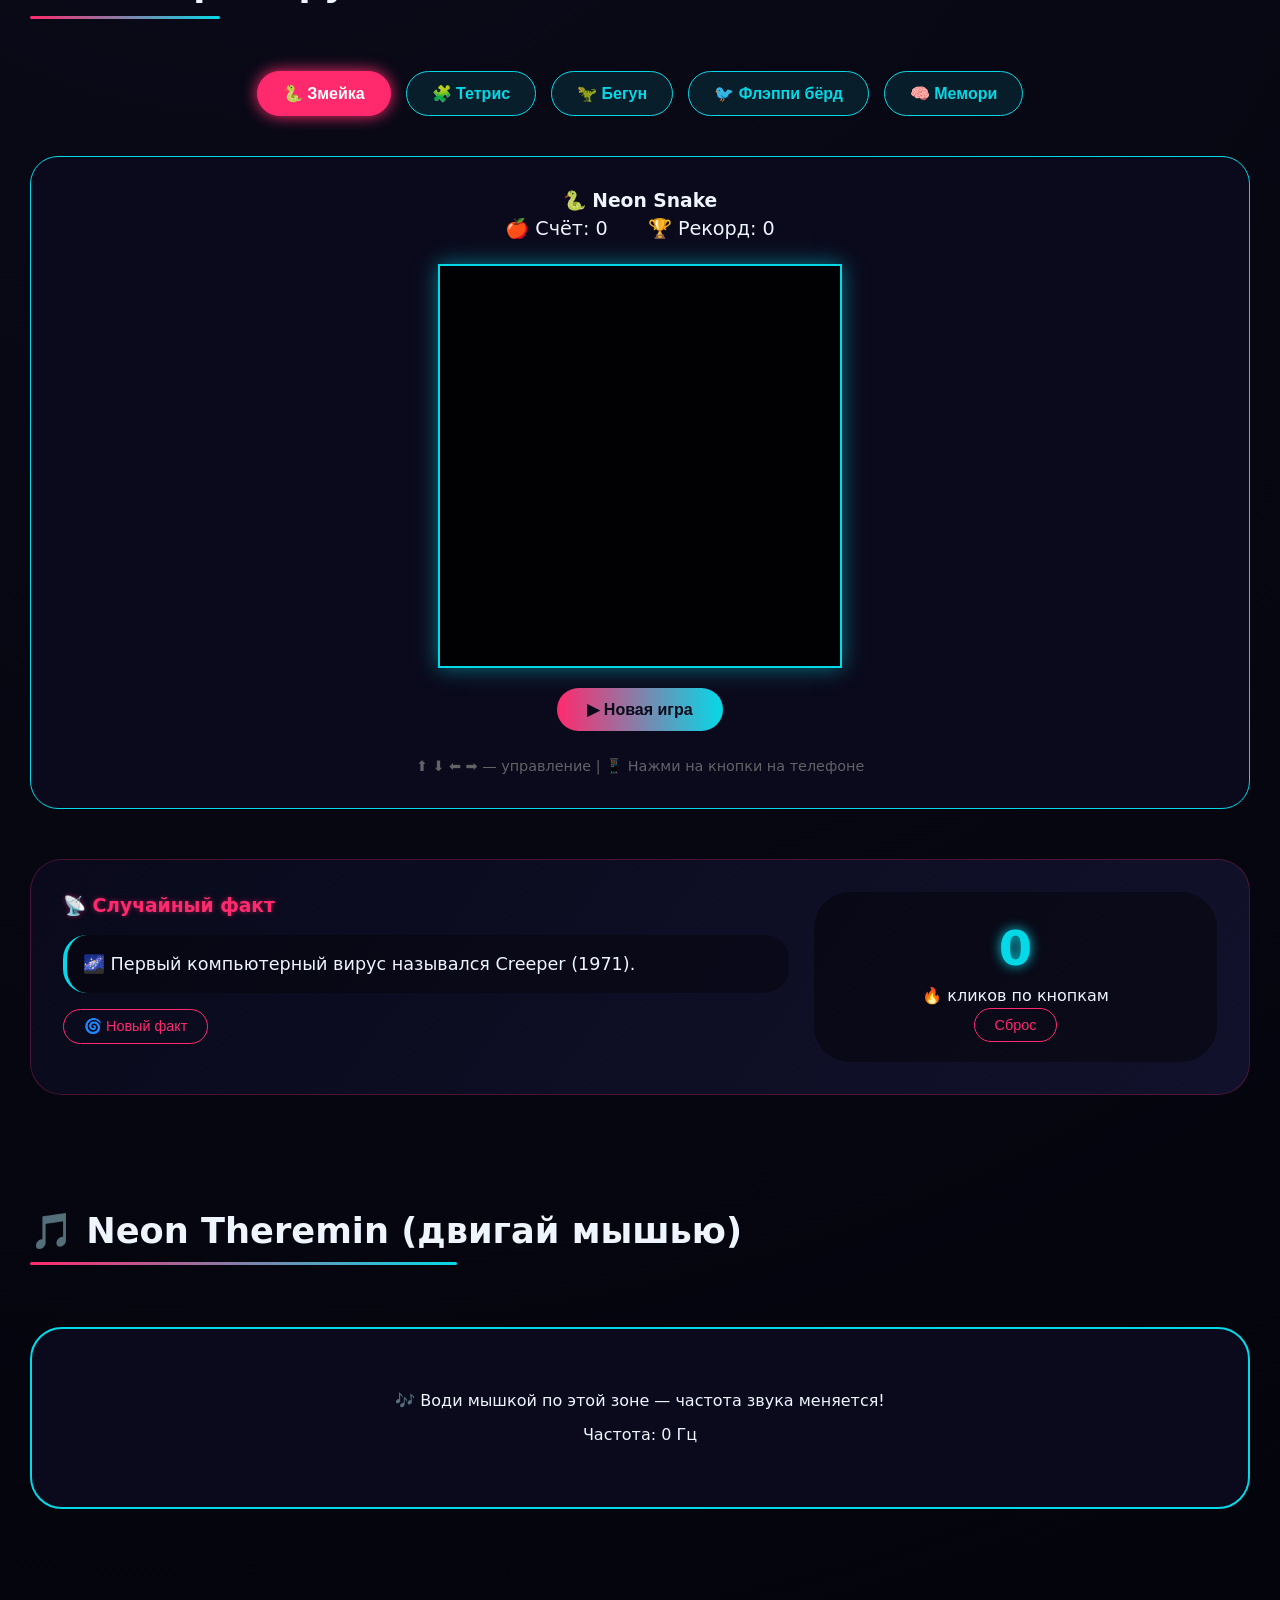
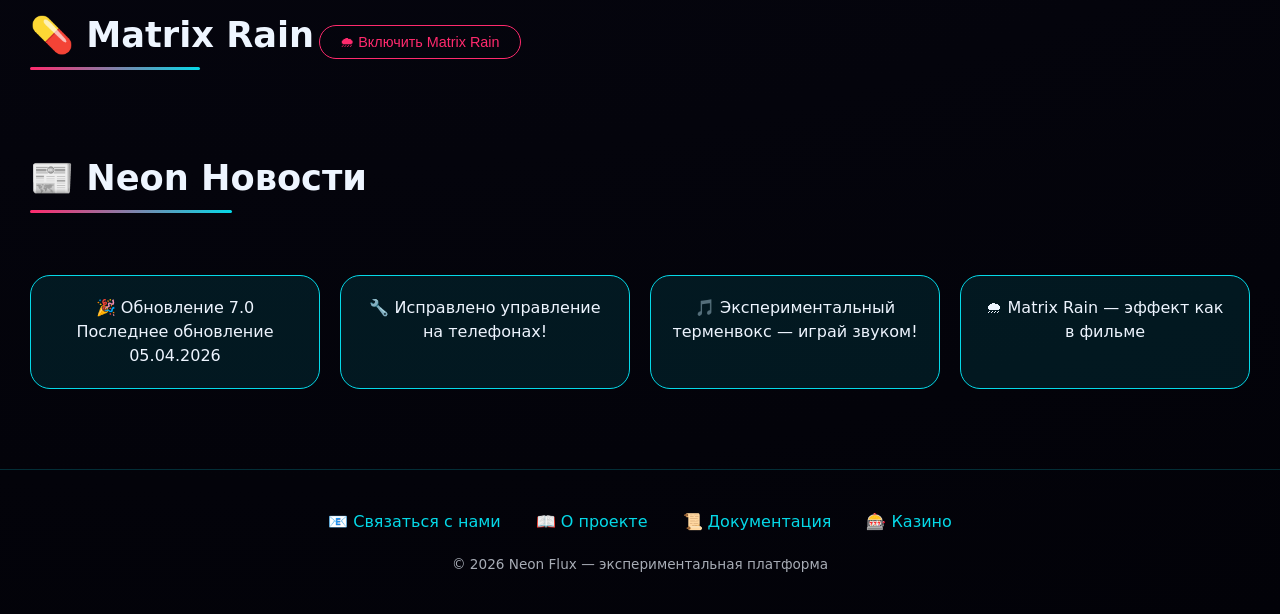
==== commit abf24b37: "Update index.html" ====
--- a/index.html
+++ b/index.html
@@ -294,7 +294,7 @@
 
 
     <!-- Новости/анонсы -->
-    <h2 class="section-title">📰 Neon Новости</h2>
+    <div><h2 class="section-title">📰 Neon Новости</h2></div>
     <div class="news-grid" id="newsGrid">
         <div class="news-card"><p>🎉 Обновление 7.0<p>
 <p>Последнее обновление 05.04.2026</p>
